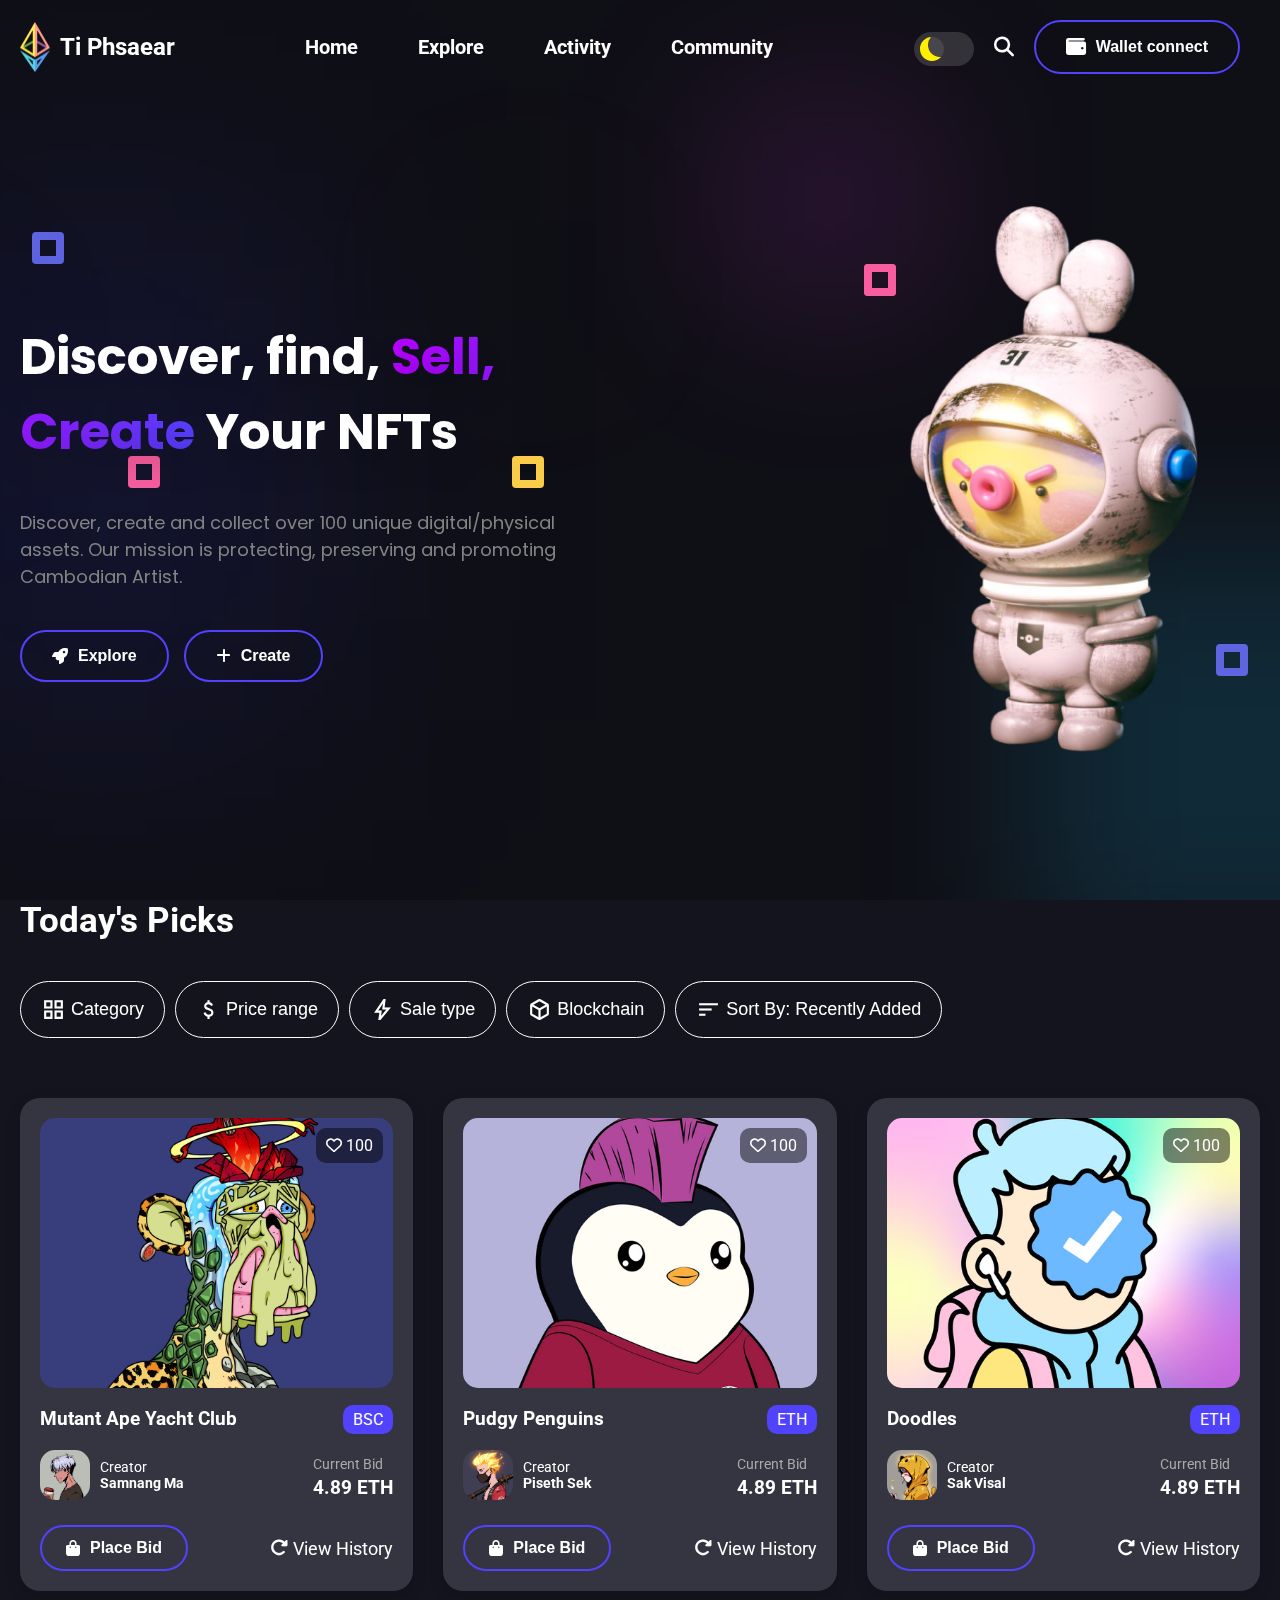
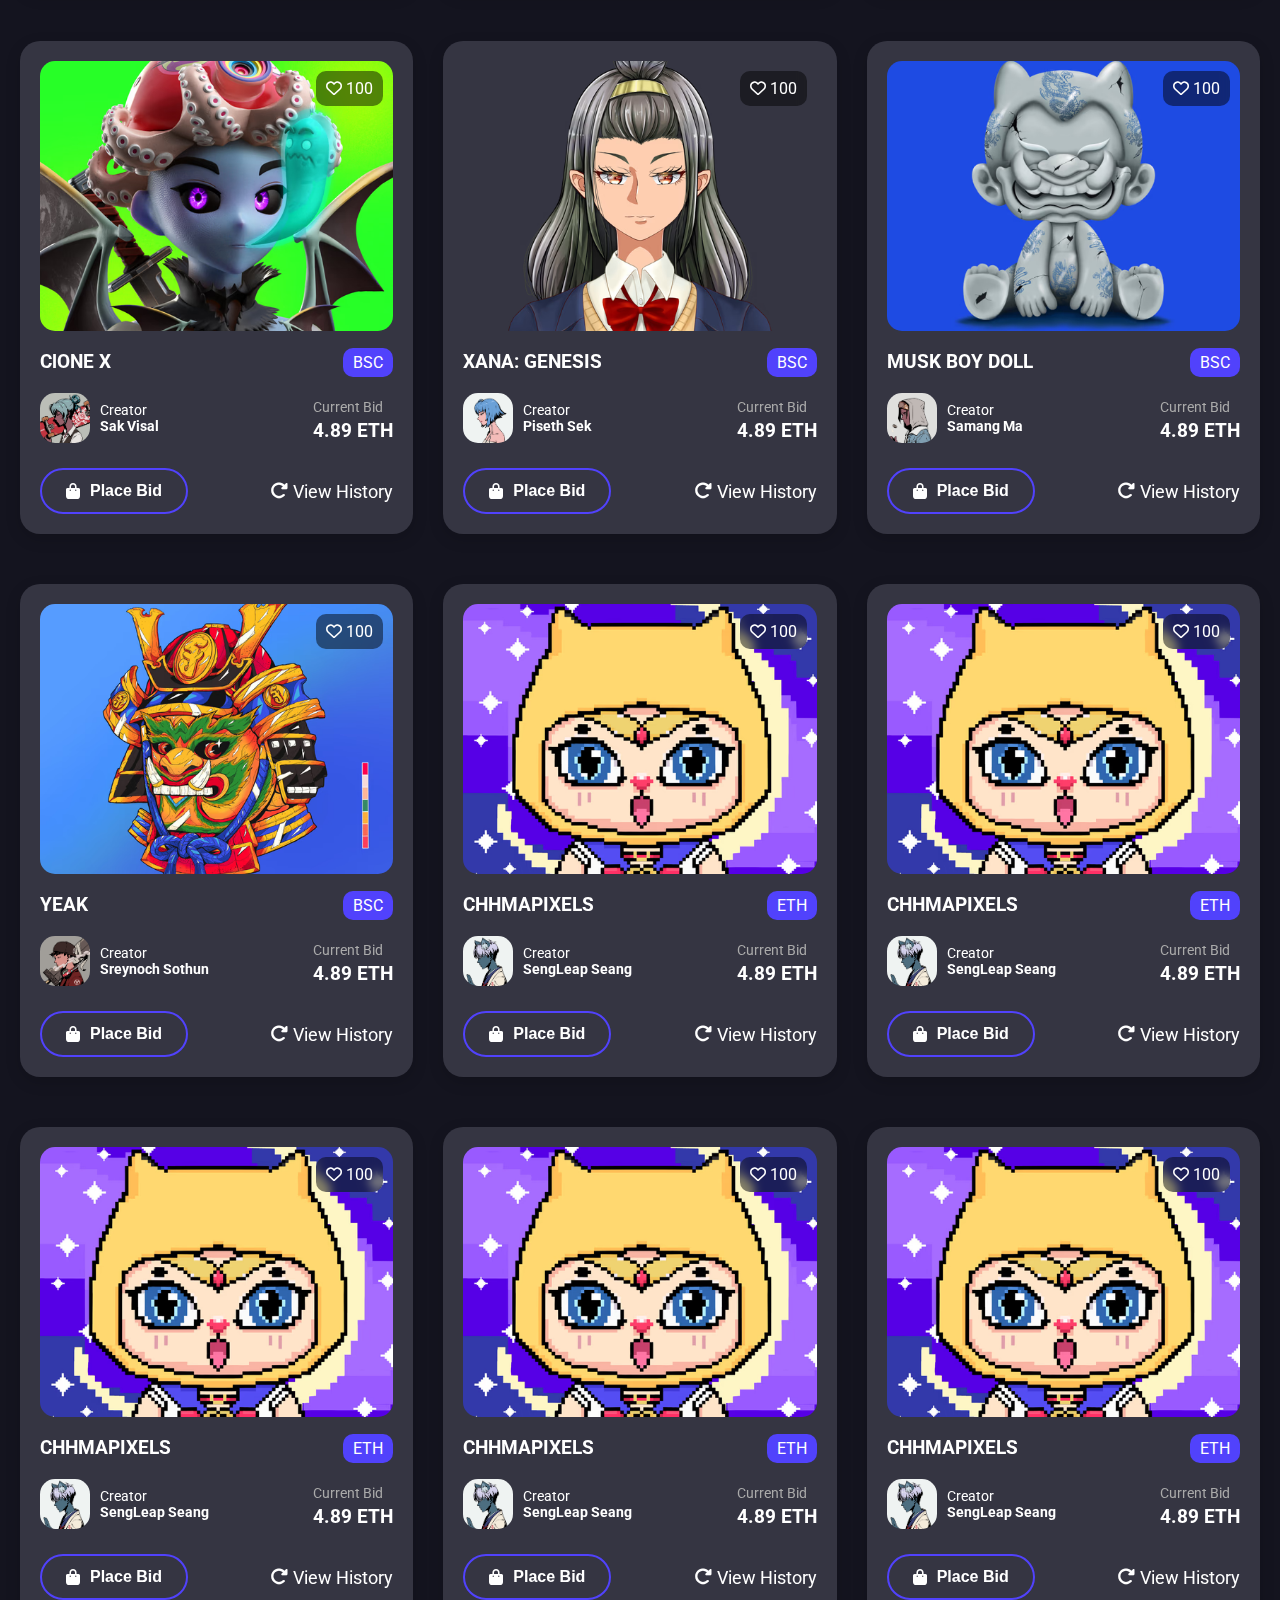
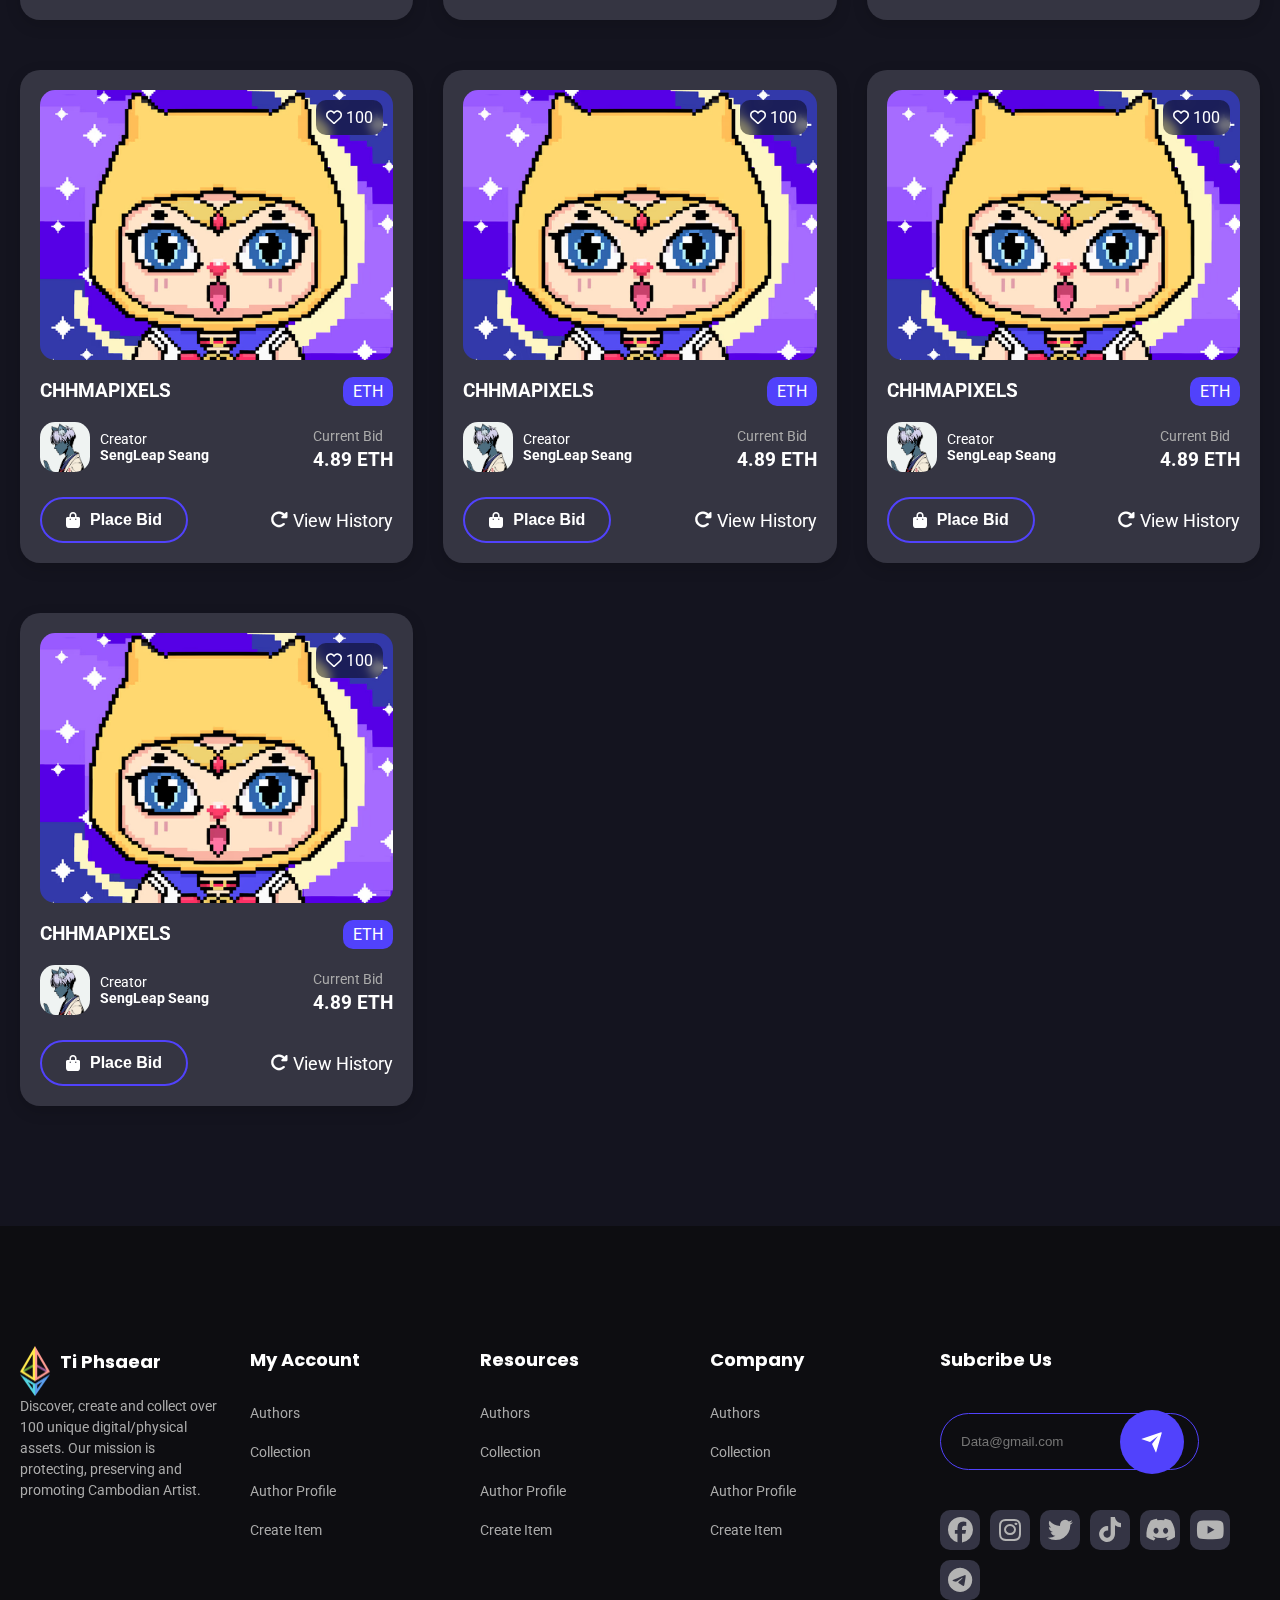
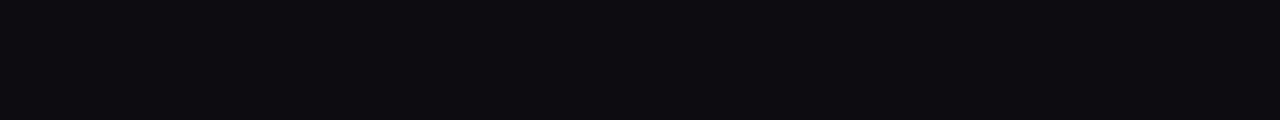
==== Expore/explore.html @ a7c01acc "add Display all the NFT" ====
<!DOCTYPE html>
<html lang="en">
<head>
   <meta charset="UTF-8">
   <meta http-equiv="X-UA-Compatible" content="IE=edge">
   <meta name="viewport" content="width=device-width, initial-scale=1.0">
   <title>NFT Marketplace collection</title>
   <link rel="stylesheet" href="explore.css">
   <link rel="stylesheet" href="https://cdnjs.cloudflare.com/ajax/libs/font-awesome/6.3.0/css/all.min.css">
   <!-- Google icon -->
   <link rel="stylesheet" href="https://fonts.googleapis.com/css2?family=Material+Symbols+Outlined:opsz,wght,FILL,GRAD@20..48,100..700,0..1,-50..200" />
<body>
   <!-- !background -->
   <div class="background" id="background">
      <div class="circle"></div>
   </div>

   <!-- !Popup Modal -->
   <div class="modal-bg"></div>
   <div class="modal">
      <form class="form">
         <div class="modal-close">
            <i class="fa-solid fa-xmark"></i>
         </div>
         <span class="form-title">You really like the project</span>
         <span class="sub mb">Register to get full access now :)</span>
         <input id="file" type="file">
         <input type="text" class="input" placeholder="username">
         <input type="email" class="input" placeholder="email">
         <input type="password" class="input" placeholder="password"> 
         <span  span class="sub">Already have an account ? <a href="#">Sign in</a></span>
         <button class="register-btn">Register</button>
      </form>
   </div>
   <!-- !Profile modal -->
   <div class="modal-bg"></div>
   <div class="profile-modal">
      <div class="p-modal">
         <div class="profile-left">
            <div class="feature-profile">
               <img class="p-modal-img" src="./images/avt-20.jpg" alt="">
            </div>
            <div class="info-profile">
               <p class="profile-title">Author Profile</p>
               <h1>Samnang Ma</h1>
               <p>Lorem ipsum dolor sit amet consectetur adipisicing elit. Consequatur tempore suscipit rerum similique maiores necessitatibus porro inventore magni culpa voluptatem?</p>
            </div>
         </div>
         <div class="profile-right">
            <button style="padding: 10px 20px; text-align: center; border: 2px solid #aaa; color: #fff; background: transparent; border-radius: 50px;">Follow</button>

            <div class="social-icon">
               <a href="#"><i class="fa-brands fa-facebook"></i></a>
               <a href="#"><i class="fa-brands fa-instagram"></i></a>
               <a href="#"><i class="fa-brands fa-twitter"></i></a>
            </div>
         </div>
      </div>
   </div>
   <!-- Header -->
   <header>
      <div class="navbar">
         <div class="logo">
            <img src="./images/logo.png" alt="">
            <h2>Ti Phsaear</h2>
         </div>

         <ul class="nav-list">
            <li><a href="../index.html">Home</a></li>
            <li><a href="../Expore/explore.html">Explore</a></li>
            <li><a href="#">Activity</a></li>
            <li><a href="#">Community</a></li>
         </ul>

         <div class="nav-right">
            <div class="theme-mode">
               <label class="switch">
                  <input type="checkbox" id="mode">
                  <span class="toggle-slide"></span>
              </label>
            </div>

            <i class="fa-solid fa-magnifying-glass"></i>
            <button onclick="window.location.href = 'wallet connect/walletconnect.html';" class="btn"><i class="fa-solid fa-wallet"></i><span>Wallet connect</span></button>
            
            <div class="mobile-btn">
               <div class="bar"></div>
            </div>
         </div>
      </div>
   </header>
   <!-- Main-header -->
   <div class="main-bg">
      <div class="main-header">
         <div class="header-content">
            <h2>Discover, find, <span>Sell, Create </span> Your NFTs</h2>
            <p>Discover, create and collect over 100 unique digital/physical assets. Our mission is protecting, preserving and promoting Cambodian Artist.</p>
            <div class="cta">
               <button class="btn header-btn"><i class="fa-solid fa-rocket"></i>Explore</button>
               <button class="btn header-btn"><i class="fa-solid fa-plus"></i>Create</button>
            </div>
         </div>
         <div class="header-image">
            <img class="slider-img" src="./images/imgslider2.png" alt="">
           
            
         </div>

         <div class="floating-bg" style="width: 100%; height: 60vh; position: absolute; top: 200px; z-index: -1; right: 0;">
            <div class="floating square purple" style="top: 2rem; left: 2rem;"></div>
            <div class="floating square pink" style="top: 4rem; right: 24rem;"></div>
            <div class="floating square orange" style="top: 16rem; left: 32rem;"></div>
            <div class="floating square purple" style="bottom: 4rem; right: 2rem;"></div>
            <div class="floating square pink" style="top: 16rem; left: 8rem;"></div>
            <div class="floating square pink" style="top: 4rem; right: 24rem;"></div>
            <div class="floating circle purple" style="top: 12rem; right: 2rem;"></div>
            <div class="floating circle orange" style="top: 8rem; right: 8rem;"></div>
            <div class="floating circle purple" style="top: 8rem; right: 40rem;"></div>
            <div class="floating circle orange" style="top: 4rem; left: 32rem;"></div>
          </div>
      </div>
   </div>

   <div class="container">
      <h2 class="title" style="display: flex; justify-content: space-between; align-items: center;">Today's Picks
        
      </h2>

      <section class="section-3">
         <div class="menu-bar">
            <div class="soft">
               <button class="outline-btn">
                  <span class="material-symbols-outlined">grid_view</span>Category
               </button>
               <button class="outline-btn">
                  <span class="material-symbols-outlined">
                     attach_money
                  </span>Price range
               </button>
               <button class="outline-btn">
                  <span class="material-symbols-outlined">
                     bolt
                  </span>Sale type
               </button>
               <button class="outline-btn">
                  <span class="material-symbols-outlined">
                     deployed_code
                  </span>Blockchain
               </button>
               <button class="outline-btn">
                  <span class="material-symbols-outlined">
                     sort
                  </span>Sort By: Recently Added
               </button>
            </div>
         </div>
      </section>

      <!-- Hero 3 -->
      <div class="card-container">
         <div class="card">
            <div class="card-image">
               <img src="./img/1-mk.jpg" alt="">
               <div class="heart-icon">
                  <i class="fa-regular fa-heart"></i>
                  100
               </div>
            </div>
            <div class="card-info">
               <div class="card-name">
                  <h3>Mutant Ape Yacht Club</h3>
                  <div class="tag">BSC</div>
               </div>
            </div>
            <div class="card-profile">
               <div class="profile">
                  <div class="p-image">
                     <img src="./img/8-img.jpg" alt="">
                  </div>
                  <div class="p-name">
                     <p>Creator</p>
                     <h4>Samnang Ma</h4>
                  </div>
               </div>
               <div class="price">
                  <p class="p">Current Bid</p>
                  <h3>4.89 ETH</h3>
               </div>
            </div>
            <div class="card-bottom">
               <button class="btn card-btn">
                  <i class="fa-solid fa-bag-shopping"></i>
                  Place Bid
               </button>
               <a href="#" class="history-reload"><i class="fa-solid fa-rotate-right"></i>View History</a>
            </div>
         </div>

         <div class="card">
            <div class="card-image">
               <img src="./img/1-pg.jpg" alt="">
               <div class="heart-icon">
                        <i class="fa-regular fa-heart"></i>
                  100
               </div>
            </div>
            <div class="card-info">
               <div class="card-name">
                  <h3>Pudgy Penguins</h3>
                  <div class="tag">ETH</div>
               </div>
            </div>
            <div class="card-profile">
               <div class="profile">
                  <div class="p-image">
                     <img src="./img/7-img.jpg" alt="">
                  </div>
                  <div class="p-name">
                     <p>Creator</p>
                     <h4>Piseth Sek</h4>
                  </div>
               </div>
               <div class="price">
                  <p class="p">Current Bid</p>
                  <h3>4.89 ETH</h3>
               </div>
            </div>
            <div class="card-bottom">
               <button class="btn card-btn">
                  <i class="fa-solid fa-bag-shopping"></i>
                  Place Bid
               </button>
               <a href="#" class="history-reload"><i class="fa-solid fa-rotate-right"></i>View History</a>
            </div>
         </div>
         
         <div class="card">
            <div class="card-image">
               <img src="./img/1-dd.jpg" alt="">
               <div class="heart-icon">
                        <i class="fa-regular fa-heart"></i>
                  100
               </div>
            </div>
            <div class="card-info">
               <div class="card-name">
                  <h3>Doodles</h3>
                  <div class="tag">ETH</div>
               </div>
            </div>
            <div class="card-profile">
               <div class="profile">
                  <div class="p-image">
                     <img src="./img/6-im.jpg" alt="">
                  </div>
                  <div class="p-name">
                     <p>Creator</p>
                     <h4>Sak Visal</h4>
                  </div>
               </div>
               <div class="price">
                  <p class="p">Current Bid</p>
                  <h3>4.89 ETH</h3>
               </div>
            </div>
            <div class="card-bottom">
               <button class="btn card-btn">
                  <i class="fa-solid fa-bag-shopping"></i>
                  Place Bid
               </button>
               <a href="#" class="history-reload"><i class="fa-solid fa-rotate-right"></i>View History</a>
            </div>
         </div>
         <div class="card">
            <div class="card-image">
               <img src="./img/1-cx.jpg" alt="">
               <div class="heart-icon">
                        <i class="fa-regular fa-heart"></i>
                  100
               </div>
            </div>
            <div class="card-info">
               <div class="card-name">
                  <h3>ClONE X</h3>
                  <div class="tag">BSC</div>
               </div>
            </div>
            <div class="card-profile">
               <div class="profile">
                  <div class="p-image">
                     <img src="./img/5-img.jpg" alt="">
                  </div>
                  <div class="p-name">
                     <p>Creator</p>
                     <h4>Sak Visal</h4>
                  </div>
               </div>
               <div class="price">
                  <p class="p">Current Bid</p>
                  <h3>4.89 ETH</h3>
               </div>
            </div>
            <div class="card-bottom">
               <button class="btn card-btn">
                  <i class="fa-solid fa-bag-shopping"></i>
                  Place Bid
               </button>
               <a href="#" class="history-reload"><i class="fa-solid fa-rotate-right"></i>View History</a>
            </div>
         </div>
         <div class="card">
            <div class="card-image">
               <img src="./img/1-gf.jpg" alt="">
               <div class="heart-icon">
                        <i class="fa-regular fa-heart"></i>
                  100
               </div>
            </div>
            <div class="card-info">
               <div class="card-name">
                  <h3>XANA: GENESIS</h3>
                  <div class="tag">BSC</div>
               </div>
            </div>
            <div class="card-profile">
               <div class="profile">
                  <div class="p-image">
                     <img src="./img/3-img.jpg" alt="">
                  </div>
                  <div class="p-name">
                     <p>Creator</p>
                     <h4>Piseth Sek</h4>
                  </div>
               </div>
               <div class="price">
                  <p class="p">Current Bid</p>
                  <h3>4.89 ETH</h3>
               </div>
            </div>
            <div class="card-bottom">
               <button class="btn card-btn">
                  <i class="fa-solid fa-bag-shopping"></i>
                  Place Bid
               </button>
               <a href="#" class="history-reload"><i class="fa-solid fa-rotate-right"></i>View History</a>
            </div>
         </div>
         <div class="card">
            <div class="card-image">
               <img src="./img/1-k1.jpg" alt="">
               <div class="heart-icon">
                        <i class="fa-regular fa-heart"></i>
                  100
               </div>
            </div>
            <div class="card-info">
               <div class="card-name">
                  <h3>MUSK BOY DOLL</h3>
                  <div class="tag">BSC</div>
               </div>
            </div>
            <div class="card-profile">
               <div class="profile">
                  <div class="p-image">
                     <img src="./img/1-img.png" alt="">
                  </div>
                  <div class="p-name">
                     <p>Creator</p>
                     <h4>Samang Ma</h4>
                  </div>
               </div>
               <div class="price">
                  <p class="p">Current Bid</p>
                  <h3>4.89 ETH</h3>
               </div>
            </div>
            <div class="card-bottom">
               <button class="btn card-btn">
                  <i class="fa-solid fa-bag-shopping"></i>
                  Place Bid
               </button>
               <a href="#" class="history-reload"><i class="fa-solid fa-rotate-right"></i>View History</a>
            </div>
         </div>
         <div class="card">
            <div class="card-image">
               <img src="./img/1-yk.jpg" alt="">
               <div class="heart-icon">
                        <i class="fa-regular fa-heart"></i>
                  100
               </div>
            </div>
            <div class="card-info">
               <div class="card-name">
                  <h3>YEAK</h3>
                  <div class="tag">BSC</div>
               </div>
            </div>
            <div class="card-profile">
               <div class="profile">
                  <div class="p-image">
                     <img src="./img/4-img.jpg" alt="">
                  </div>
                  <div class="p-name">
                     <p>Creator</p>
                     <h4>Sreynoch Sothun</h4>
                  </div>
               </div>
               <div class="price">
                  <p class="p">Current Bid</p>
                  <h3>4.89 ETH</h3>
               </div>
            </div>
            <div class="card-bottom">
               <button class="btn card-btn">
                  <i class="fa-solid fa-bag-shopping"></i>
                  Place Bid
               </button>
               <a href="#" class="history-reload"><i class="fa-solid fa-rotate-right"></i>View History</a>
            </div>
         </div>
         <div class="card">
            <div class="card-image">
               <img src="./img/1.ch.jpg" alt="">
               <div class="heart-icon">
                        <i class="fa-regular fa-heart"></i>
                  100
               </div>
            </div>
            <div class="card-info">
               <div class="card-name">
                  <h3>CHHMAPIXELS</h3>
                  <div class="tag">ETH</div>
               </div>
            </div>
            <div class="card-profile">
               <div class="profile">
                  <div class="p-image">
                     <img src="./img/9-img.jpg" alt="">
                  </div>
                  <div class="p-name">
                     <p>Creator</p>
                     <h4>SengLeap Seang</h4>
                  </div>
               </div>
               <div class="price">
                  <p class="p">Current Bid</p>
                  <h3>4.89 ETH</h3>
               </div>
            </div>
            <div class="card-bottom">
               <button class="btn card-btn">
                  <i class="fa-solid fa-bag-shopping"></i>
                  Place Bid
               </button>
               <a href="#" class="history-reload"><i class="fa-solid fa-rotate-right"></i>View History</a>
            </div>
         </div>
         <div class="card">
            <div class="card-image">
               <img src="./img/1.ch.jpg" alt="">
               <div class="heart-icon">
                        <i class="fa-regular fa-heart"></i>
                  100
               </div>
            </div>
            <div class="card-info">
               <div class="card-name">
                  <h3>CHHMAPIXELS</h3>
                  <div class="tag">ETH</div>
               </div>
            </div>
            <div class="card-profile">
               <div class="profile">
                  <div class="p-image">
                     <img src="./img/9-img.jpg" alt="">
                  </div>
                  <div class="p-name">
                     <p>Creator</p>
                     <h4>SengLeap Seang</h4>
                  </div>
               </div>
               <div class="price">
                  <p class="p">Current Bid</p>
                  <h3>4.89 ETH</h3>
               </div>
            </div>
            <div class="card-bottom">
               <button class="btn card-btn">
                  <i class="fa-solid fa-bag-shopping"></i>
                  Place Bid
               </button>
               <a href="#" class="history-reload"><i class="fa-solid fa-rotate-right"></i>View History</a>
            </div>
         </div>
         <div class="card">
            <div class="card-image">
               <img src="./img/1.ch.jpg" alt="">
               <div class="heart-icon">
                        <i class="fa-regular fa-heart"></i>
                  100
               </div>
            </div>
            <div class="card-info">
               <div class="card-name">
                  <h3>CHHMAPIXELS</h3>
                  <div class="tag">ETH</div>
               </div>
            </div>
            <div class="card-profile">
               <div class="profile">
                  <div class="p-image">
                     <img src="./img/9-img.jpg" alt="">
                  </div>
                  <div class="p-name">
                     <p>Creator</p>
                     <h4>SengLeap Seang</h4>
                  </div>
               </div>
               <div class="price">
                  <p class="p">Current Bid</p>
                  <h3>4.89 ETH</h3>
               </div>
            </div>
            <div class="card-bottom">
               <button class="btn card-btn">
                  <i class="fa-solid fa-bag-shopping"></i>
                  Place Bid
               </button>
               <a href="#" class="history-reload"><i class="fa-solid fa-rotate-right"></i>View History</a>
            </div>
         </div>
         <div class="card">
            <div class="card-image">
               <img src="./img/1.ch.jpg" alt="">
               <div class="heart-icon">
                        <i class="fa-regular fa-heart"></i>
                  100
               </div>
            </div>
            <div class="card-info">
               <div class="card-name">
                  <h3>CHHMAPIXELS</h3>
                  <div class="tag">ETH</div>
               </div>
            </div>
            <div class="card-profile">
               <div class="profile">
                  <div class="p-image">
                     <img src="./img/9-img.jpg" alt="">
                  </div>
                  <div class="p-name">
                     <p>Creator</p>
                     <h4>SengLeap Seang</h4>
                  </div>
               </div>
               <div class="price">
                  <p class="p">Current Bid</p>
                  <h3>4.89 ETH</h3>
               </div>
            </div>
            <div class="card-bottom">
               <button class="btn card-btn">
                  <i class="fa-solid fa-bag-shopping"></i>
                  Place Bid
               </button>
               <a href="#" class="history-reload"><i class="fa-solid fa-rotate-right"></i>View History</a>
            </div>
         </div>
         <div class="card">
            <div class="card-image">
               <img src="./img/1.ch.jpg" alt="">
               <div class="heart-icon">
                        <i class="fa-regular fa-heart"></i>
                  100
               </div>
            </div>
            <div class="card-info">
               <div class="card-name">
                  <h3>CHHMAPIXELS</h3>
                  <div class="tag">ETH</div>
               </div>
            </div>
            <div class="card-profile">
               <div class="profile">
                  <div class="p-image">
                     <img src="./img/9-img.jpg" alt="">
                  </div>
                  <div class="p-name">
                     <p>Creator</p>
                     <h4>SengLeap Seang</h4>
                  </div>
               </div>
               <div class="price">
                  <p class="p">Current Bid</p>
                  <h3>4.89 ETH</h3>
               </div>
            </div>
            <div class="card-bottom">
               <button class="btn card-btn">
                  <i class="fa-solid fa-bag-shopping"></i>
                  Place Bid
               </button>
               <a href="#" class="history-reload"><i class="fa-solid fa-rotate-right"></i>View History</a>
            </div>
         </div>
         <div class="card">
            <div class="card-image">
               <img src="./img/1.ch.jpg" alt="">
               <div class="heart-icon">
                        <i class="fa-regular fa-heart"></i>
                  100
               </div>
            </div>
            <div class="card-info">
               <div class="card-name">
                  <h3>CHHMAPIXELS</h3>
                  <div class="tag">ETH</div>
               </div>
            </div>
            <div class="card-profile">
               <div class="profile">
                  <div class="p-image">
                     <img src="./img/9-img.jpg" alt="">
                  </div>
                  <div class="p-name">
                     <p>Creator</p>
                     <h4>SengLeap Seang</h4>
                  </div>
               </div>
               <div class="price">
                  <p class="p">Current Bid</p>
                  <h3>4.89 ETH</h3>
               </div>
            </div>
            <div class="card-bottom">
               <button class="btn card-btn">
                  <i class="fa-solid fa-bag-shopping"></i>
                  Place Bid
               </button>
               <a href="#" class="history-reload"><i class="fa-solid fa-rotate-right"></i>View History</a>
            </div>
         </div>
         <div class="card">
            <div class="card-image">
               <img src="./img/1.ch.jpg" alt="">
               <div class="heart-icon">
                        <i class="fa-regular fa-heart"></i>
                  100
               </div>
            </div>
            <div class="card-info">
               <div class="card-name">
                  <h3>CHHMAPIXELS</h3>
                  <div class="tag">ETH</div>
               </div>
            </div>
            <div class="card-profile">
               <div class="profile">
                  <div class="p-image">
                     <img src="./img/9-img.jpg" alt="">
                  </div>
                  <div class="p-name">
                     <p>Creator</p>
                     <h4>SengLeap Seang</h4>
                  </div>
               </div>
               <div class="price">
                  <p class="p">Current Bid</p>
                  <h3>4.89 ETH</h3>
               </div>
            </div>
            <div class="card-bottom">
               <button class="btn card-btn">
                  <i class="fa-solid fa-bag-shopping"></i>
                  Place Bid
               </button>
               <a href="#" class="history-reload"><i class="fa-solid fa-rotate-right"></i>View History</a>
            </div>
         </div>
         <div class="card">
            <div class="card-image">
               <img src="./img/1.ch.jpg" alt="">
               <div class="heart-icon">
                        <i class="fa-regular fa-heart"></i>
                  100
               </div>
            </div>
            <div class="card-info">
               <div class="card-name">
                  <h3>CHHMAPIXELS</h3>
                  <div class="tag">ETH</div>
               </div>
            </div>
            <div class="card-profile">
               <div class="profile">
                  <div class="p-image">
                     <img src="./img/9-img.jpg" alt="">
                  </div>
                  <div class="p-name">
                     <p>Creator</p>
                     <h4>SengLeap Seang</h4>
                  </div>
               </div>
               <div class="price">
                  <p class="p">Current Bid</p>
                  <h3>4.89 ETH</h3>
               </div>
            </div>
            <div class="card-bottom">
               <button class="btn card-btn">
                  <i class="fa-solid fa-bag-shopping"></i>
                  Place Bid
               </button>
               <a href="#" class="history-reload"><i class="fa-solid fa-rotate-right"></i>View History</a>
            </div>
         </div>
         <div class="card">
            <div class="card-image">
               <img src="./img/1.ch.jpg" alt="">
               <div class="heart-icon">
                        <i class="fa-regular fa-heart"></i>
                  100
               </div>
            </div>
            <div class="card-info">
               <div class="card-name">
                  <h3>CHHMAPIXELS</h3>
                  <div class="tag">ETH</div>
               </div>
            </div>
            <div class="card-profile">
               <div class="profile">
                  <div class="p-image">
                     <img src="./img/9-img.jpg" alt="">
                  </div>
                  <div class="p-name">
                     <p>Creator</p>
                     <h4>SengLeap Seang</h4>
                  </div>
               </div>
               <div class="price">
                  <p class="p">Current Bid</p>
                  <h3>4.89 ETH</h3>
               </div>
            </div>
            <div class="card-bottom">
               <button class="btn card-btn">
                  <i class="fa-solid fa-bag-shopping"></i>
                  Place Bid
               </button>
               <a href="#" class="history-reload"><i class="fa-solid fa-rotate-right"></i>View History</a>
            </div>
         </div>
      </div>
      </div>

 
   <!-- Footer -->
   <footer class="footer-container">
      <div class="footer-wrapper">
         <div class="footer-box footer-logo">
            <div class="logo">
               <img src="./images/logo.png" alt="">
               <h2>Ti Phsaear</h2>
            </div>
            <p>Discover, create and collect over 100 unique digital/physical assets. Our mission is protecting, preserving and promoting Cambodian Artist.</p>
         </div>
         <ul class="footer-box">
            <h2>My Account</h2>
            <li><a href="#">Authors</a></li>
            <li><a href="#">Collection</a></li>
            <li><a href="#">Author Profile</a></li>
            <li><a href="#">Create Item</a></li>
         </ul>
         <ul class="footer-box">
            <h2>Resources</h2>
            <li><a href="#">Authors</a></li>
            <li><a href="#">Collection</a></li>
            <li><a href="#">Author Profile</a></li>
            <li><a href="#">Create Item</a></li>
         </ul>
         <ul class="footer-box">
            <h2>Company</h2>
            <li><a href="#">Authors</a></li>
            <li><a href="#">Collection</a></li>
            <li><a href="#">Author Profile</a></li>
            <li><a href="#">Create Item</a></li>
         </ul>
         <div class="footer-box">
            <h2>Subcribe Us</h2>
            <div class="input-box">
               <input type="email" placeholder="Data@gmail.com">
               <!-- <div class="send-icon">
                  <i class="fa-solid fa-arrow-right"></i>
               </div> -->
               <button>
                  <div class="svg-wrapper-1">
                    <div class="svg-wrapper">
                      <svg height="24" width="24" viewBox="0 0 24 24" xmlns="http://www.w3.org/2000/svg">
                        <path d="M0 0h24v24H0z" fill="none"></path>
                        <path d="M1.946 9.315c-.522-.174-.527-.455.01-.634l19.087-6.362c.529-.176.832.12.684.638l-5.454 19.086c-.15.529-.455.547-.679.045L12 14l6-8-8 6-8.054-2.685z" fill="currentColor"></path>
                      </svg>
                    </div>
                  </div>
               </button>
            </div>
            <div class="social-media">
               <a target="#" href="#"><i class="fa-brands fa-facebook"></i></a>
               <a href="#"><i class="fa-brands fa-instagram"></i></a>
               <a href="#"><i class="fa-brands fa-twitter"></i></a>
               <a href="#"><i class="fa-brands fa-tiktok"></i></a>
               <a href="#"><i class="fa-brands fa-discord"></i></a>
               <a href="#"><i class="fa-brands fa-youtube"></i></a>
               <a href="#"><i class="fa-brands fa-telegram"></i></a>
            </div>
         </div>
      </div>
   </footer>


   <script src="explore.js"></script>
</body>
</html>
---- Expore/explore.css ----
@import url('https://fonts.googleapis.com/css2?family=Montserrat:wght@400;600;800&family=Noto+Sans+Khmer:wght@600&family=Noto+Sans:wght@500&family=Poppins:wght@500;600;800&family=Roboto:wght@400;500;700&display=swap');
*::after, *::before, *{
   padding: 0;
   margin: 0;
   box-sizing: border-box;
   scroll-behavior: smooth;
}

:root {
   --primary-color: #343444;
   --primary-color2: #fff;
   --primary-color3: #5142FC;
   --primary-color4: #EBEBEB;
   --primary-color5: #030303;
   --primary-color6: #ffffff;
   --primary-color7: #353542;
   --bg-section: #14141F;
   --bg-section2: #14141F;
   --primary-color8: #838383;
   --primary-color9: #fff;

   --card-color: #353542;

   --normal-btn-hover-bg: #fff;
   --normal-btn-hover: #5142FC;
   --normal-btn: #fff;
   --outline-btn: transparent;
   --outline-btn-border: #fff;
   --outline-btn-hover: transparent;

   --main-header-btn: #5142FC;
   --main-header: transparent;

   --header-bg-sticky: #14141F;
   
   --soft-bg: transparent;
}

.light-mode {
   --primary-color: #ff5f5;
   --primary-color2: #000;
   --bg-section: #F5F5F5;
   --primary-color4: #000;
   --primary-color5: #f5f5f5;
   --primary-color6: #000000;
   --primary-color7: #aaa;
   --primary-color9: #fff;

   --card-color: #f5f5f5;

   --normal-btn-hover-bg: #5142FC;
   --normal-btn-hover: #fff;
   --normal-btn: #5142FC;
   --outline-btn: #363636;
   --outline-btn-border: #363636;
   --outline-btn-hover: #5142FC;

   --main-header-btn: #fff;
   --main-header: linear-gradient(45deg, #2e277d, #6e18a7);

   --header-bg-sticky: linear-gradient(45deg, #2e277d, #6e18a7);
   --header-bg: linear-gradient(45deg, #2e277d, #6e18a7);

   --soft-bg: #838383;
}

body {
   width: 100%;
   height: auto;
   background: var(--bg-section);
   font-family: 'Roboto', sans-serif;
   color: var(--primary-color2);
}

body::-webkit-scrollbar {
   width: 1em;
}
  
body::-webkit-scrollbar-track {
   box-shadow: inset 0 0 6px rgba(0, 0, 0, 0.3);
}
  
body::-webkit-scrollbar-thumb {
   background-color: #262626;
   outline: 1px solid #111; 
}

a {
   color: var(--primary-color2);
   text-decoration: none;
}

img {
   width: 100%;
   object-fit: cover;
}

ul {
   list-style: none;
}

/* !Background */

.background {
   position: fixed;
   top: 0;
   background-attachment: fixed;
   width: 100%;
   height: 100vh;
   margin: 0 auto;
   overflow-y: auto;
   overflow-x: hidden;
   background-color: #0f0f16;
   z-index: -1;
}
.circle {
   position: absolute;
   width: 400px;
   height: 500px;
   left: -100px;
   bottom: 20%; 
   filter: blur(150px);
   background-color: #373aff21;
}
.background::before {
   content: "";
   position: absolute;
   width: 123px;
   height: 123px;
   left: 60%;
   top: 138px; 
   filter: blur(100px);
   background-color: #fc37ff66;
}
.background::after {
   content: "";
   position: absolute;
   width: 423px;
   height: 423px;
   left: 80%;
   top: 550px;
   background-color: #18b3de2b;
   filter: blur(80px);
}

/* !Switch (light mode / dark mode) */

.theme-mode {
   position: relative;
   right: 0;
   width: 70px;
   height: 30px;
}

.switch {
   position: absolute;
   right: 0;
   font-size: 17px;
   display: inline-block;
   width: 3.5em;
   height: 2em;
}
 
.switch input {
   opacity: 0;
   width: 0;
   height: 0;
}
 
/* The slider */
.toggle-slide {
   --background: #6666;
   position: absolute;
   cursor: pointer;
   top: 0;
   left: 0;
   right: 0;
   bottom: 0;
   background-color: var(--background);
   border-radius: 30px;
}
 
.toggle-slide:before {
   position: absolute;
   content: "";
   height: 1.4em;
   width: 1.4em;
   border-radius: 50%;
   left: 10%;
   bottom: 15%;
   box-shadow: inset 8px -4px 0px 0px #fff000;
   background: var(--background);
}
 
input:checked + .toggle-slide {
   background-color: #fff;
}
 
input:checked + .toggle-slide:before {
   transform: translateX(100%);
   box-shadow: inset 15px -4px 0px 15px #fff000;
}

/* !Modal */

.modal-bg {
   position: fixed;
   top: 0;
   z-index: 100;
   width: 100%;
   height: 100vh;
   background: #0000007f;
   opacity: 0;
   pointer-events: none;
}

.modal-bg-active {
   opacity: 1;
   pointer-events: auto;
}

.modal {
   position: fixed;
   top: 50%;
   left: 50%;
   z-index: 1000;
   transform: translate(-50%, -50%);
   visibility: hidden;
}

.modal-active {
   visibility: visible;
}

.modal-close {
   position: absolute;
   right: 10px;
   top: 10px;
   cursor: pointer;
   background: #14141F;
   width: 30px;
   height: 30px;
   display: flex;
   align-items: center;
   justify-content: center;
   border-radius: 50%;
   transition: .25s;
   color: #fff;
}

.modal-close:hover {
   background: #5142FC;
}

.modal-close i {
   font-size: 20px;
}

.form {
   position: relative;
   display: flex;
   flex-direction: column;
   gap: 30px;
   border-radius: 20px;
   padding: 60px 30px 30px;
   box-shadow: rgba(0, 0, 0, 0.4) 0px 30px 90px;
   background: #353542;
   transform: translateY(-200px);
   opacity: 0;
   pointer-events: none;
   transition: .4s;
}

.form-active {
   transform: translateY(0px);
   opacity: 1;
   pointer-events: auto;
}

 
.form-title {
   color: #fff;
   font-weight: bold;
   text-align: center;
   font-size: 20px;
}
 
.sub {
   text-align: center;
   color: #7A798A;
   font-size: 14px;
   width: 100%;
}
 
.sub.mb {
   margin-bottom: 1px;
}
 
.sub a {
   color: blue;
   font-weight: bold;
}
 
.avatar {
   height: 50px;
   width: 50px;
   background: #5142FC;
   border-radius: 50%;
   padding: 6px;
   cursor: pointer;
   box-shadow: 12.5px 12.5px 10px rgba(0, 0, 0, 0.015),100px 100px 80px rgba(0, 0, 0, 0.03);
}
 
.form .input {
   border: none;
   outline: none;
   width: 400px;
   padding: 16px 10px;
   background: transparent;
   border: 1px solid #7A798A;
   color: #fff;
   border-radius: 10px;
   box-shadow: 12.5px 12.5px 10px rgba(0, 0, 0, 0.015),100px 100px 80px rgba(0, 0, 0, 0.03);
}

.register-btn {
   text-align: center;
   font-weight: bold;
   font-size: 20px;
   background: #5142FC;
   color: #fff;
   padding: 10px;
   outline: none;
   border: 2px solid #5142FC;
   border-radius: 50px;
   cursor: pointer;
   transition: .3s ease-in-out;
}

.register-btn:hover {
   background: transparent;
   border: 2px solid #5142FC;
}
 
.input:focus {
   border: 1px solid rgb(23, 111, 211);
 }
 
#file {
   display: none;
}

/* !Modal profile */

.profile-modal {
   position: fixed;
   top: 50%;
   left: 50%;
   z-index: 1000;
   transform: translate(-50%, -50%);
   opacity: 0;
   pointer-events: none;
   transition: .3s;
}

.profile-modal-active {
   opacity: 1;
   pointer-events: auto;
}

.p-modal {
   padding: 50px 30px;
   background: url(./images/header-background\ \(2\).jpg);
   border-radius: 20px;
   display: flex;
   align-items: center;
   justify-content: space-between;
   gap: 10px;
}

.profile-left {
   display: flex;
   align-items: center;
}

.feature-profile {
   width: 300px;
   height: 100px;
   border-radius: 20px;
   margin: 20px;
   overflow: hidden;
}

.feature-profile img {
   width: 100%;
   height: 100%;
}

.info-profile {
   font-size: 14px;
}

.info-profile h1 {
   margin: 5px 0;
}

.info-profile .profile-title {
   color: #fff;
   font-size: 18px;
}

.info-profile p {
   color: #aaa;
}

.social-icon {
   margin-top: 20px;
   display: flex;
   align-items: center;
   gap: 10px;
}

.social-icon i {
   font-size: 20px;
}

/* Header */

.navbar, .main-header, .container, .footer-wrapper {
   padding: 20px 20px;
   margin: 0 auto;
   max-width: 1500px;
   height: auto;
}

header {
   position: relative;
   width: 100%;
   top: 0;
   right: 0;
   z-index: 1001;
   position: fixed;

}

header.sticky {
   top: 0;
   left: 0;
   z-index: 1001;
   background: var(--header-bg-sticky);
   box-shadow: rgba(14, 30, 37, 0.12) 0px 2px 4px 0px, rgba(14, 30, 37, 0.32) 0px 2px 16px 0px;
}

.navbar {
   background: transparent;
   display: flex;
   align-items: center;
   justify-content: space-between;
}

.logo {
   display: flex;
   align-items: center;
   color: #fff;
   cursor: pointer;
}

.logo img {
   margin-right: 10px;
   width: 30px;
}

.nav-list {
   display: flex;
   align-items: center;
}

.nav-list li {
   margin: 0 30px;
}

.nav-list a {
   padding: 30px 0;
   font-size: 20px;
   font-weight: bold;
   display: inline;
   color: #fff;
   transition: .2s ease-in
}

.nav-list a:hover {
   color: #5142FC;
}

.nav-right {
   position: relative;
   display: flex;
   align-items: center;
   gap: 20px;
}

.nav-right i {
   font-size: 20px;
}

.nav-right .btn {
   border: 2px solid var(--main-header-btn);
   color: #fff;
}

.fa-magnifying-glass {
   color: #fff;
}

.cta button {
   border: 2px solid var(--main-header-btn);
   color: #fff;
}

.btn {
   padding: 15px 30px;
   border: 2px solid #5142FC;
   font-weight: bold;
   font-size: 16px;
   display: flex;
   align-items: center;
   text-align: center;
   background: transparent;
   color: var(--normal-btn);
   border-radius: 30px;
   cursor: pointer;
   transition: .3s ease-in-out;
}

.btn:hover {
   background: var(--normal-btn-hover-bg);
   color: var(--normal-btn-hover);
   border: 2px solid var(--normal-btn-hover-bg);
}

.btn i {
   margin-right: 10px;
}

/* Main header */
.main-bg {
   position: relative;
   width: 100%;
   height: 60vh;
   height: auto;
   /* background: url(./images/header-background.jpg) no-repeat center center/cover; */
   background: var(--main-header);
}

/* .main-bg::before {
   position: absolute;
   content: '';
   width: 100%;
   height: 100%;
   left: 0;
   top: 0;
   background: linear-gradient(to right, #000000c1, #000814e1);
} */

.main-header {
   position: relative;
   z-index: 1;
   padding-top: 200px;
   width: 100%;
   display: flex;
   align-items: center;
   justify-content: space-between;
}

.header-content {
   width: 600px;
   padding: 20px 0;
   line-height: 1.5;
   font-family: 'Poppins', sans-serif;
}

.header-content h2 {
   color: #fff;
   font-size: 50px;
   text-shadow: rgba(0, 0, 0, 0.2) 0px 20px 30px;;
}

.header-content span {
   color: #5142FC;
   -webkit-text-fill-color: transparent;
   background-image: linear-gradient(to left, var(--primary-color3), rgb(183, 0, 255));
   -webkit-background-clip: text;

}

.header-content p {
   color: var(--primary-color8);
   margin: 40px 0;
   font-size: 18px;
}

.cta {
   display: flex;
   align-items: center;
   gap: 15px;
}

.header-image {
   width: 400px;
   height: 600px;
}

.header-image img {
   width: 100%;
   height: 100%;
   object-fit: contain;
}

.floating {
   animation-duration: 3s;
   animation-iteration-count: infinite;
   animation-timing-function: ease-in-out;
   border: 0.5rem solid #F5F5F5;
   height: 2rem;
   width: 2rem;
   position: absolute;
}
 
.floating.circle {
   animation-name: floating-circle;
   border-radius: 50%;
}
 
.floating.square {
   animation-name: floating-square;
   border-radius: .25rem;
}
 
.orange {
   border-color: #facd49;
}
 
.pink {
   border-color: #f85e9f;
}
 
.purple {
   border-color: #5F64E1;
}
 
@keyframes floating-circle {
   from {
     transform: translate(0, 8px) scale(1,1.1);
   }
   65% {
     transform: translate(0, 0px) scale(1.1,1);
   }
   to {
     transform: translate(0, 8px) scale(1,1.1);
   }
}
 
@keyframes floating-square {
   from {
     transform: translate(0, 0px) rotate(-45deg);
   }
   65% {
     transform: translate(0, 8px) rotate(-55deg);
   }
   to {
     transform: translate(0, -0px) rotate(-45deg);
   }
}
 

/* Title */
.title {
   width: 100%;
   margin-top: 60px;
   margin-bottom: 40px;
   font-size: 35px;
}

/* Hero 1 */
.card-container {
   width: 100%;
   display: grid;
   /* grid-template-columns: repeat(4, 1fr); */
   grid-template-columns:  repeat(auto-fit, minmax(310px, 1fr) );
   gap: 30px;
   row-gap: 50px;
   padding-bottom: 50px;
}

.card {
   padding: 20px;
   background: var(--card-color);
   backdrop-filter: blur(5px);
   border-radius: 20px;
   box-shadow: rgba(0, 0, 0, 0.15) 0px 5px 15px 0px;
   transition: all .4s;
}

.card:hover {
   transform: translateY(-8px);
}

.card:hover .bid {
   visibility: visible;
   transform: translateY(0px);
   opacity: 1;
}

.card:hover .card-image img {
   transform: scale(1.05);
}

.card-image {
   position: relative;
   border-radius: 15px;
   overflow: hidden;
   height: 260px;
}

.heart-icon {
   position: absolute;
   top: 10px;
   right: 10px;
   padding: 8px 10px;
   background: #0303037b;
   border-radius: 10px;
   cursor: pointer;
   color: #fff;
   backdrop-filter: blur(5px);
}

.bid {
   position: absolute;
   width: 100%;
   height: 100%;
   display: flex;
   align-items: center;
   justify-content: center;
   left: 0;
   top: 0;
   opacity: 0;
   transform: translateY(20px);
   transition: all .2s ease-out;
   visibility: hidden;
   cursor: pointer;
}

.place-bid {
   padding: 10px 20px;
   border-radius: 50px;
   background: #fff;
   color: #000;
   display: flex;
   align-items: center;
   justify-content: center;
   font-weight: bold;
   transition: .3s ease-in-out;
}

.place-bid:hover {
   color: #fff;
   background: #5142FC;
}

.place-bid:hover i {
   color: #fff;
}

.place-bid i {
   font-size: 20px;
   margin-right: 10px;
   color: #5142FC;
   transition: .3s ease-in-out;
}

.card-image {
   height: 270px;
}

.card-image img {
   width: 100%;
   height: 100%;
   object-fit: cover;
   transition: .4s ease-in-out;
}

.card-info {
   margin: 15px 0;
}

.card-name {
   display: flex;
   justify-content: space-between;
   align-items: center;
}

.card-name h3 {
   padding: 5px 0;
   width: 200px;
   white-space: nowrap;
   overflow: hidden;
   text-overflow: ellipsis;
}

.card-name h3:hover {
   color: var(--primary-color3);
   cursor: pointer;
}

.card-name h3, .profile h4 {
   transition: .3s ease-in-out;
}

.profile h4:hover {
   cursor: pointer;
   color: var(--primary-color3);
}


.tag {
   padding: 5px 10px;
   background: var(--primary-color3);
   border-radius: 10px;
   color: #fff;
}

.card-profile {
   display: flex;
   align-items: center;
   justify-content: space-between;
}

.profile {
   display: flex;
   align-items: center;
   gap: 10px;
   font-size: 14px;
}

.p {
   color: #aaa;
   margin: 5px 0;
   font-size: 14px;
}

.p-image {
   width: 50px;
   height: 50px;
   overflow: hidden;
   border-radius: 15px;

}

.p-image img {
   width: 100%;
   height: 100%;
   object-fit: cover;
}

/* Hero 2 */

.hero-2 {
   width: 100%;
   height: auto;
   padding-bottom: 20px;
}

.swipe-wrapper {
   display: grid;
   grid-template-columns: repeat(auto-fit, minmax(100px, 1fr));
   gap: 30px;
}

.box {
   cursor: pointer;
   text-align: center;
   padding: 10px;
   border-radius: 20px;
   transition: all .25s;
}

.box:hover {
   background: #ffffff;
   box-shadow: rgba(0, 0, 0, 0.24) 0px 3px 8px;
}

.box:hover h2 {
   color: #5142FC;
}

.box:hover .verify {
   transform: scale(1.2);
}

.box-image {
   position: relative;
}

.profile-image {
   border-radius: 30px;
}

.verify {
   position: absolute;
   right: -5px;
   bottom: 0;
   width: 30px;
   transition: .25s;
}

.box h2 {
   margin-top: 10px;
   margin-bottom: 5px;
   font-size: 16px;
}

.box p {
   color: #aaa;
}

/* Hero 3 */
.title a {
   position: relative;
   font-size: 16px;
   text-transform: uppercase;
   padding-bottom: 5px;
   transition: .3s ease;
}

.title a:hover {
   color: #5142FC;
}

.title a::before {
   position: absolute;
   content: '';
   width: 100%;
   height: 2px;
   background: linear-gradient(to right, #00ffe588, #bb00ffc4, #ff00dd8b);
   left: 0;
   bottom: 0;
}

/* Section 3 */
.section-3 {
   width: 100%;
}

.menu-bar {
   width: 100%;
   display: flex;
   justify-content: space-between;
   align-items: center;
   padding-bottom: 60px;
}

.soft {
   width: 100%;
   position: relative;
   display: flex;
   flex-wrap: wrap;
   align-items: center;
   gap: 10px;
}

.outline-btn {
   padding: 15px 20px;
   border: 1px solid var(--outline-btn-border);
   text-align: center;
   font-size: 18px;
   color: #fff;
   background: var(--outline-btn);
   border-radius: 50px;
   display: flex;
   align-items: center;
   cursor: pointer;
   transition: .25s;
}

.outline-btn span {
   font-size: 25px;
   margin-right: 5px;
}


.outline-btn:hover {
   border: 1px solid #5142FC;
   background: var(--outline-btn-hover);
}

/* Hero 4 */

.card-btn {
   padding: 12px 24px;
}

.card-bottom {
   margin-top: 25px;
   display: flex; 
   justify-content: space-between;
}

.card-bottom a {
   transition: .25s;
   font-size: 18px;
   display: flex;
   align-items: center;
   gap: 5px;
}


.card-bottom a:hover {
   color: #5142FC;
}

/* Hero 4 */

.sc-swipper-wrapper {
   width: 100%;
   display: grid;
   grid-template-columns: repeat(auto-fit, minmax(330px, 1fr));
   gap: 30px;
   padding: 20px 0;
}

.sc-heart {
   color: #fff;
}

.sc-card {
   padding: 20px;
   background: var(--primary-color);
   box-shadow: rgba(0, 0, 0, 0.15) 0px 5px 15px 0px;
   border-radius: 25px;
}

.sc-card:hover .card-image img {
   transform: scale(1.05);
   cursor: pointer;
}

.sc-card .card-profile {
   padding-bottom: 20px;
}

.sc-card .card-image {
   height: 350px;
}

/* Hero 5 */
.box-icon {
   width: 100%;
   height: auto;
   padding: 20px 0;
}

.box-wrapper {
   max-width: 1600px;
   margin: 0 auto;
   display: grid;
   grid-template-columns: repeat(auto-fit, minmax(310px, 1fr));
   gap: 20px;
}

.box-inner {
   border-radius: 20px;
   padding: 20px;
   transition: .3s;
}

.icon-image {
   width: 80px;
   height: 80px;
   transition: .3s;
}

.icon-image img {
   object-fit: cover;
   width: 100%;
   height: 100%;
}

.icon-details {
   width: 100%;
   padding: 10px 0;
}

.icon-details p {
   color: #aaa;
   font-size: 14px;
   line-height: 1.5;
   font-family: 'Montserrat';
}

.icon-details h3 {
   margin: 10px 0;
   transition: .25s;
}

.icon-details h3:hover {
   color: var(--primary-color3);
   cursor: pointer;
}

.box-inner:hover {
   background: var(--primary-color);
   cursor: pointer;
   box-shadow: rgba(60, 64, 67, 0.3) 0px 1px 2px 0px, rgba(60, 64, 67, 0.15) 0px 2px 6px 2px;
}

.box-inner:hover .icon-image {
   transform: scale(1.1);
}

/* Footer */
.footer-container {
   width: 100%;
   margin-top: 50px;
   padding: 100px 0;
   background: #0d0d11;
   color: #fff;
}

.footer-wrapper {
   display: grid;
   grid-template-columns: repeat(auto-fit, minmax(200px, auto));
   gap: 30px;
}

.footer-logo {
   width: 200px;
   line-height: 1.5;
}

.footer-logo p {
   font-size: 14px;
   color: #aaa;
}

.footer-wrapper ul {
   display: flex;
   flex-direction: column;
}

.footer-wrapper ul li {
   margin: 10px 0;
}

.footer-wrapper ul a {
   font-size: 14px;
   color: #aaa;
   transition: .25s;
} 

.footer-wrapper ul a:hover {
   color: #5142FC;
}

.footer-wrapper h2 {
   margin-bottom: 20px;
   font-size: 18px;
   font-family: 'Poppins', sans-serif;
}

.input-box {
   position: relative;
   display: flex;
   align-items: center;
   gap: 10px;
   margin: 40px 0;
}

.input-box input {
   padding: 20px 60px 20px 20px;
   outline: none;
   border: 1px solid #5142FC;
   background: transparent;
   border-radius: 50px;
}

.input-box button {
   position: absolute;
   left: 180px;
   font-size: 20px;
   background: #5142FC;
   color: white;
   padding: 20px;
   display: flex;
   align-items: center;
   border: none;
   border-radius: 50%;
   overflow: hidden;
   transition: all 0.2s;
   cursor: pointer;
}
 
button svg {
   display: block;
   transform-origin: center center;
   transition: transform 0.3s ease-in-out;
}
 
button:hover .svg-wrapper {
   animation: fly-1 0.6s ease-in-out infinite alternate;
}
 
button:hover svg {
   transform: translateX(-3px) rotate(45deg) scale(1.1);
}
 
button:active {
   transform: scale(0.95);
}
 
@keyframes fly-1 {
   from {
     transform: translateY(0.1em);
   }
 
   to {
     transform: translateY(-0.1em);
   }
}

.social-media {
   width: 100%;
   display: flex;
   flex-wrap: wrap;
   gap: 10px;
}

.social-media a {
   width: 40px;
   height: 40px;
   display: flex;
   align-items: center;
   justify-content: center;
   background: #343444;
   border-radius: 10px;
   transition: .3s;
}

.social-media i {
   font-size: 25px;
   color: #b4b4b4;
}

.social-media a:hover {
   background: #5142FC;
}

.social-media a:hover i {
   color: #fff;
}

/* * Responsive */

@media (max-width: 1200px) {
   .nav-list {
      flex: 1;
      margin-left: 50px;
   }

   .nav-list li {
      margin: 0 14px;
   }

   .nav-list li a {
      font-size: 18px;
   }

   .nav-right .btn {
      padding: 15px;
   }

   .nav-right .btn span {
      display: none;
   }

   .nav-right i {
      margin: 0;
   }
}

@media (max-width: 991px) {
   .nav-list {
      display: none;
   }

   .mobile-btn {
      width: 40px;
      height: 25px;
      display: flex;
      align-items: center;
      justify-content: center;
      cursor: pointer;
   }

   .bar {
      position: relative;
      width: 100%;
      height: 3px;
      background: #fff;
      transition: .2s;
   }

   .bar::before {
      position: absolute;
      content: '';
      width: 100%;
      height: 3px;
      background: #fff;
      transform: translateY(-8px);
   }

   .bar::after {
      position: absolute;
      content: '';
      width: 100%;
      height: 3px;
      background: #fff;
      transform: translateY(8px);
   }

   .bar::before, .bar::after {
      transition: .3s;
   }

   .active .bar {
      background: transparent;
   }

   .active .bar::before {
      transform:  rotate(45deg);
   }

   .active .bar::after {
      transform:  rotate(-45deg);
   }

   .nav-list {
      display: block;
      position: fixed;
      top: 80px;
      left: 0;
      z-index: 1;
      width: 100%;
      margin: 0;
      background: var(--bg-section2);
      box-shadow: rgb(38, 57, 77) 0px 20px 10px -18px;
      opacity: 0;
      pointer-events: none;
      transition: .3s;
      padding: 20px 0;
   }

   .nav-list li {
      padding: 20px 0;
      border-bottom: 1px solid #aaaaaa2d;
      cursor: pointer;
   }

   .nav-list li a {
      font-size: 15px;
      transition: .3s;
   }

   .nav-list li:hover a {
      color: #5142FC;
   }

   .nav-list li:last-child {
      border: none;
   }

   .nav-list.active {
      opacity: 1;
      pointer-events: auto;
   }
}

@media (max-width: 769px){
   .floating-bg {
      display: none;
   }

   .navbar {
      padding-top: 20px;
      padding-bottom: 20px;
   }

   .nav-right i {
      font-size: 15px;
   }
   
   .header-image {
      display: none;
   }

   .title {
      font-size: 24px;
   }
   
   .header-content {
      width: 100%;
      height: auto;
   }

   .header-content h2 {
      width: 100%;
      font-size: 40px;
   }

   .sc-card .card-profile {
      flex-direction: column;
      align-items: flex-start;
      gap: 20px;
   }

   .outline-btn {
      font-size: 14px;
      padding: 10px 20px;
   }

   .outline-btn i {
      font-size: 14px;
   }

   .card-container {
      grid-template-columns: repeat(auto-fit, minmax(180px, auto));
      gap: 10px;
      row-gap: 20px;
   }

   .card {
      padding: 10px;
   }

   .card-image {
      height: 180px;
   }

   .card-info h3 {
      font-size: 16px;
   }

   .profile, .price, .p {
      font-size: 10px;
   }

   .card-container .profile {
      gap: 5px;
   }

   .p-image {
      width: 30px;
      height: 30px;
      border-radius: 8px;
   }

   .card-btn {
      font-size: 14px;
      width: 100%;
      padding: 10px;
      margin-top: 0;
      display: flex;
      align-items: center;
      justify-content: center;
   }
   
   .card-bottom {
      margin-top: 8px;
   }

   .card-bottom a{
      display: none;
   }
   
   .card-info {
      margin-top: 10px;
      margin-bottom: 0;
   }

   .tag {
      font-size: 14px;
   }
   
   /* !profile modal */
   .p-modal, .profile-left {
      flex-direction: column;
   }

   .feature-profile {
      height: 260px;
   }

   .profile-right {
      width: 100%;
   }

}

@media (max-width: 460px){
   .form .input {
      width: 250px;
   }
}
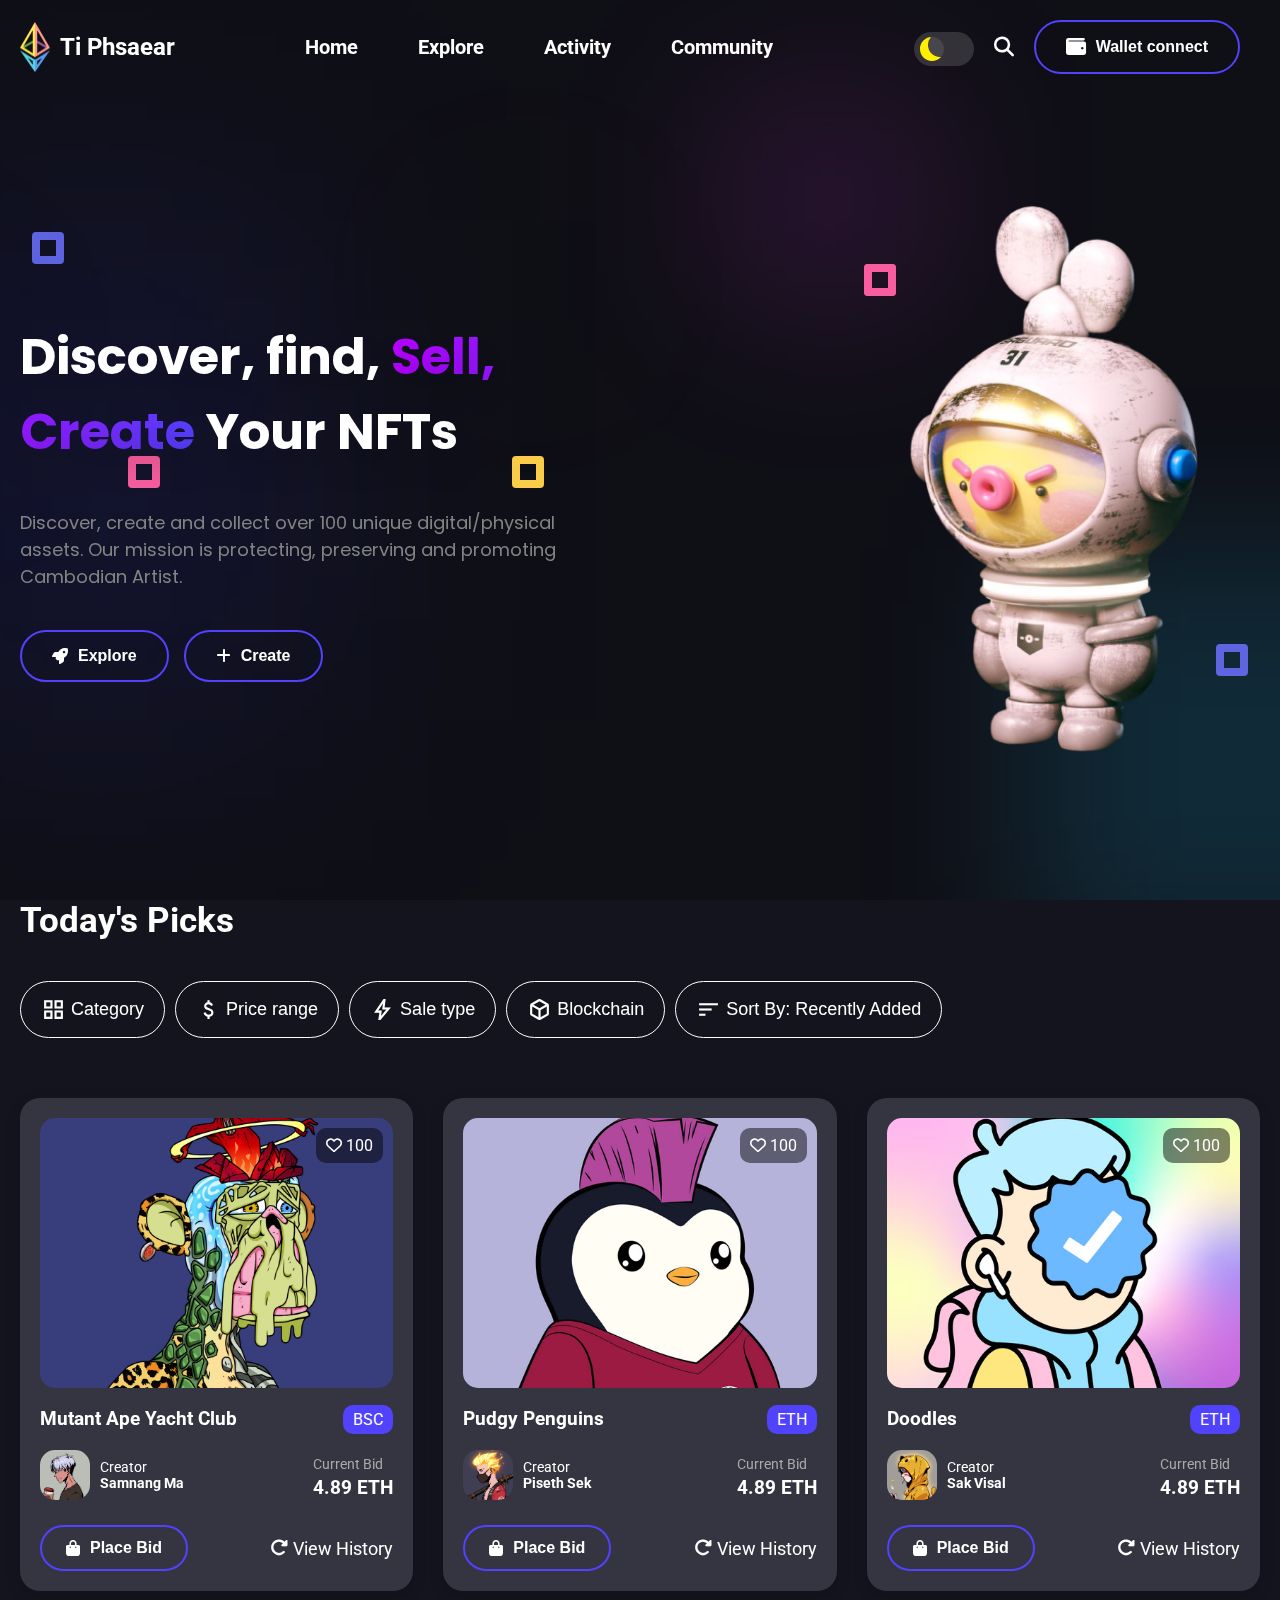
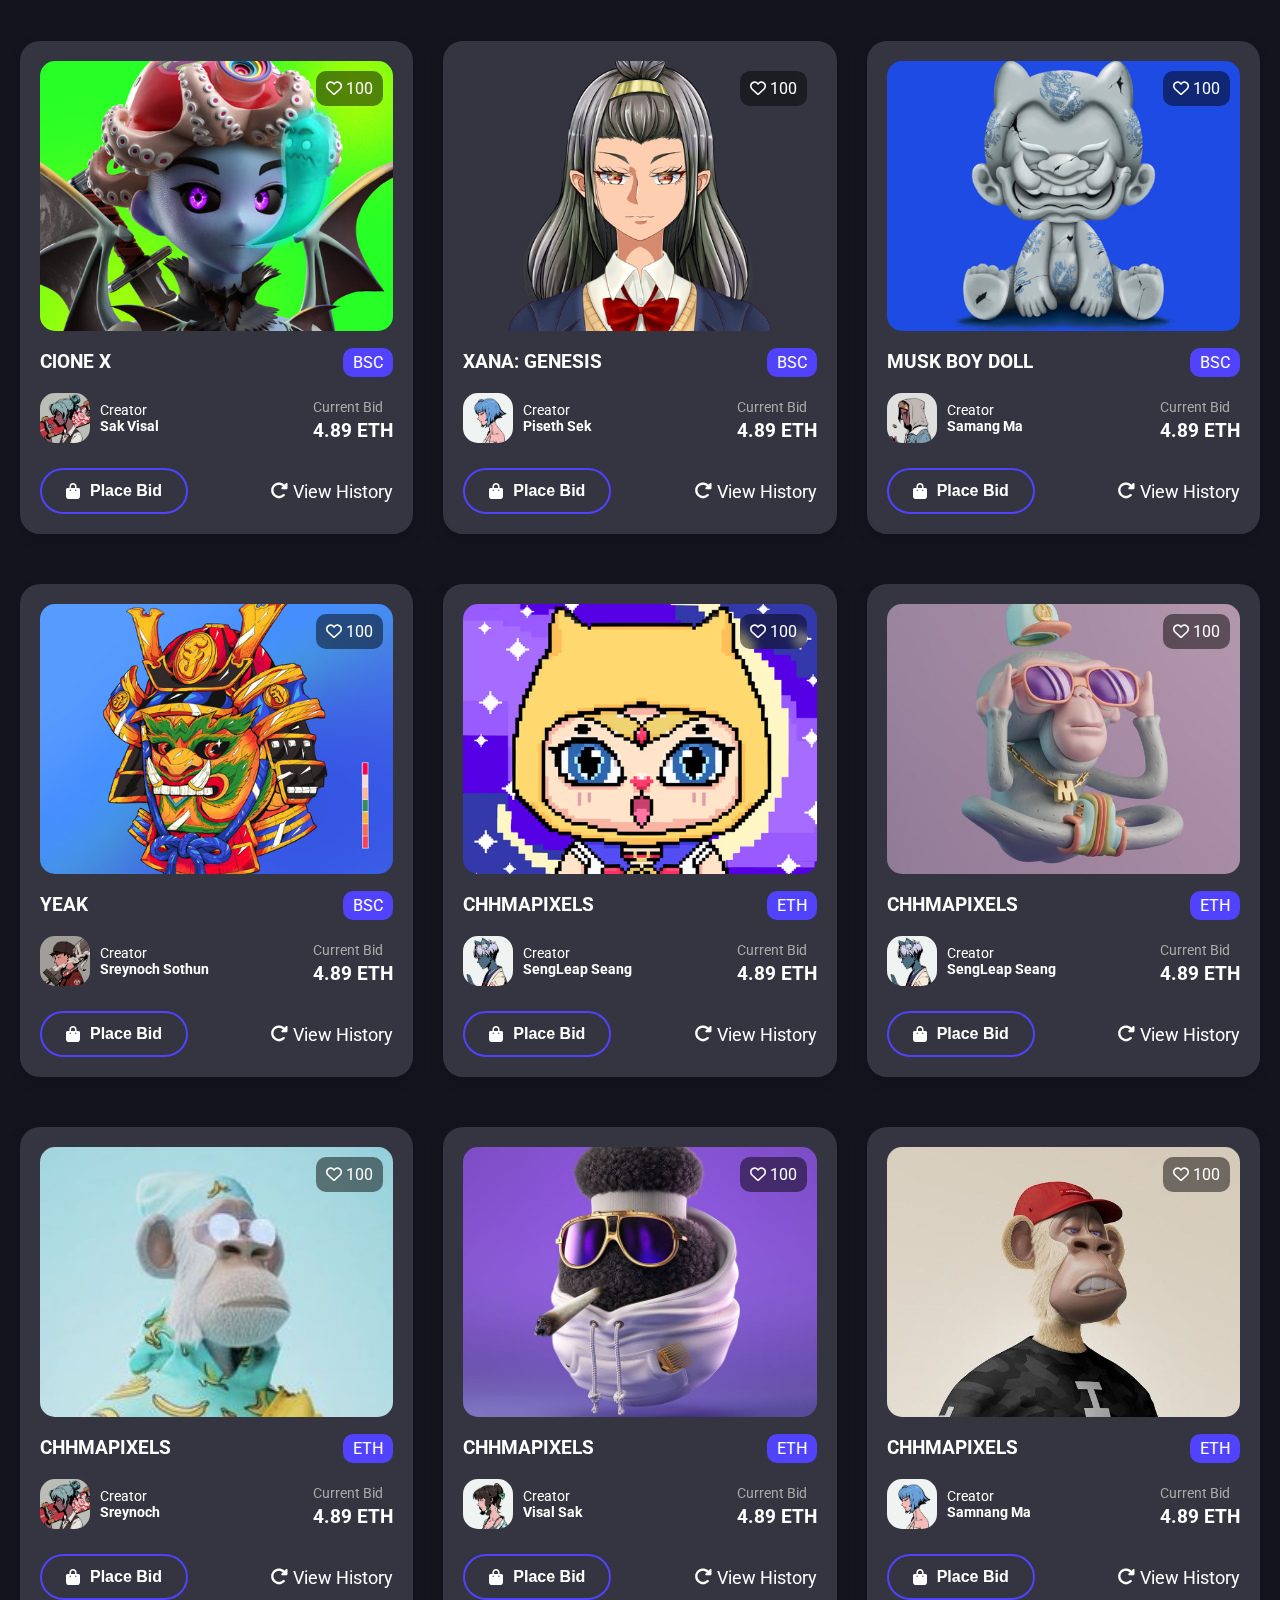
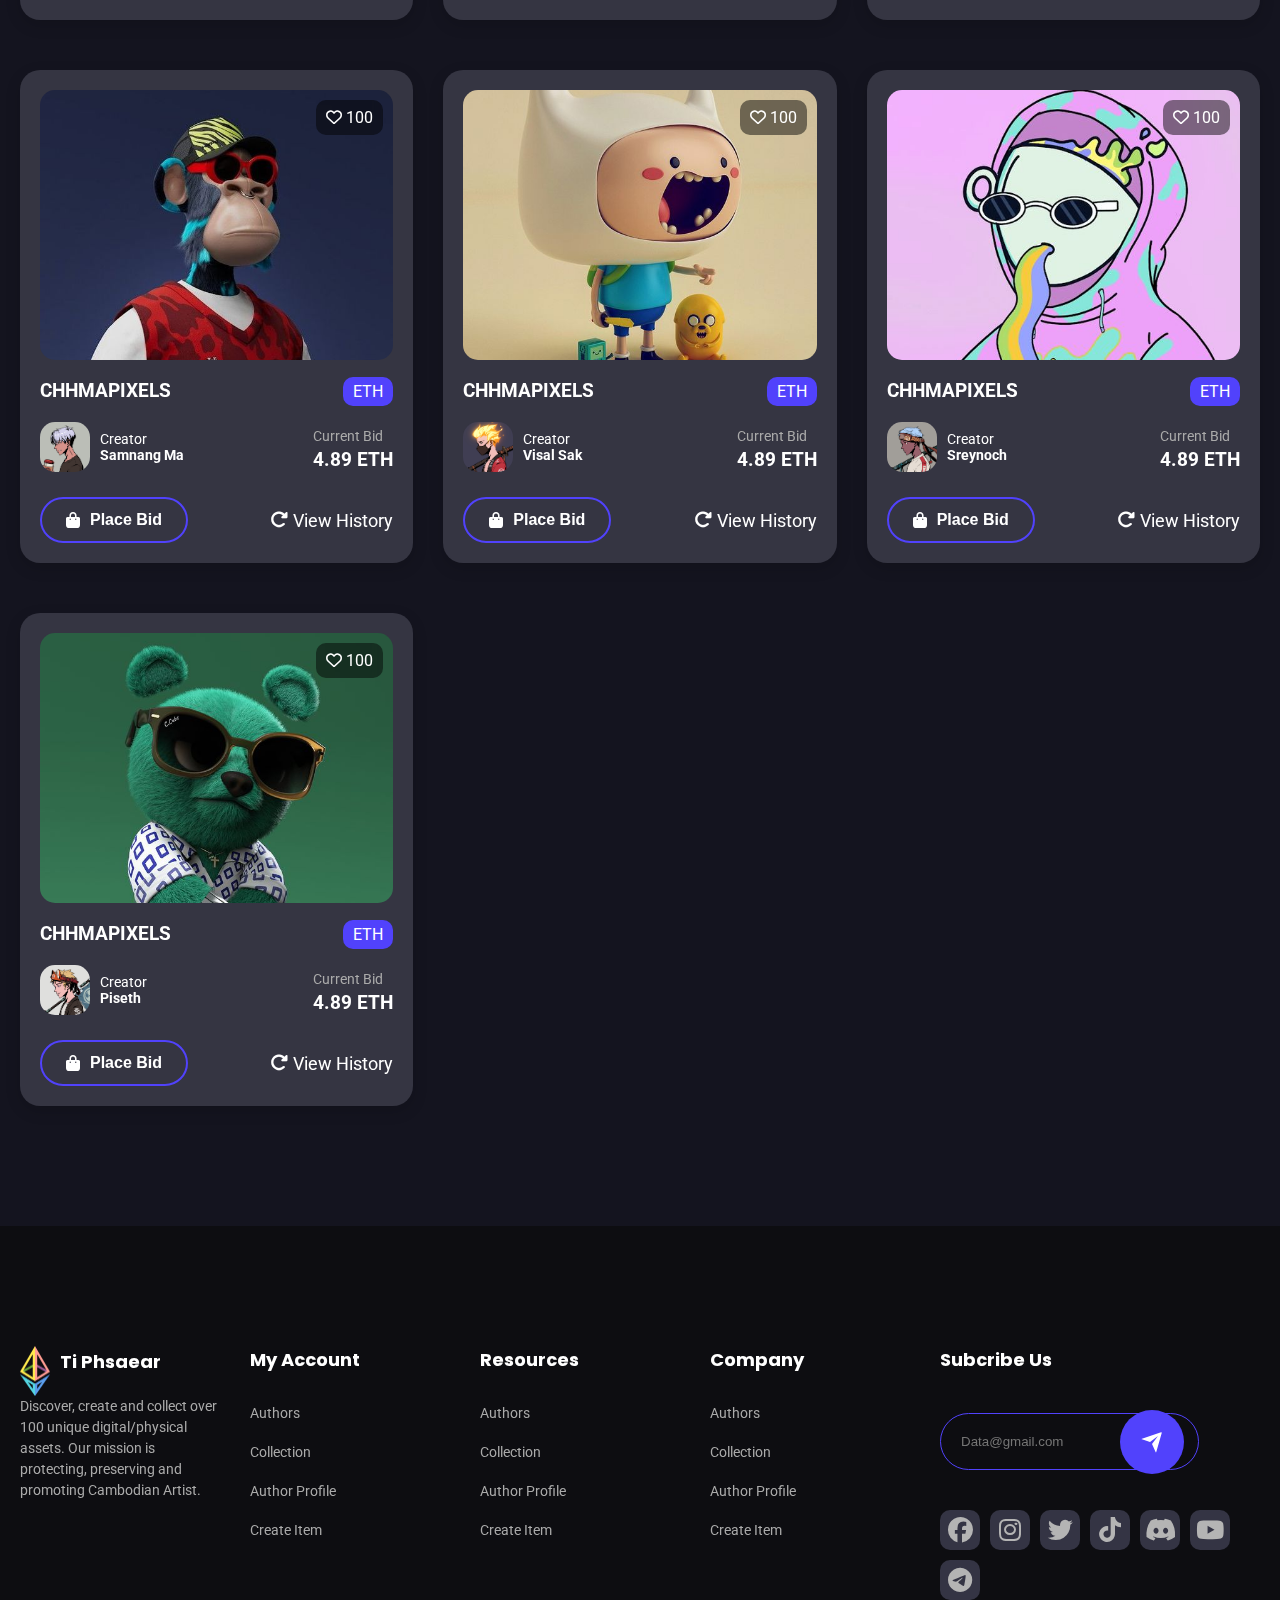
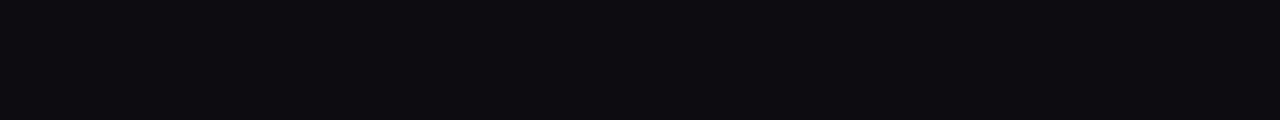
==== commit 9efac712: "update on the Explore" ====
--- a/Expore/explore.html
+++ b/Expore/explore.html
@@ -458,7 +458,7 @@
          </div>
          <div class="card">
             <div class="card-image">
-               <img src="./img/1.ch.jpg" alt="">
+               <img src="./images/card-1.jpg" alt="">
                <div class="heart-icon">
                         <i class="fa-regular fa-heart"></i>
                   100
@@ -495,7 +495,7 @@
          </div>
          <div class="card">
             <div class="card-image">
-               <img src="./img/1.ch.jpg" alt="">
+               <img src="./images/card-8.jpg" alt="">
                <div class="heart-icon">
                         <i class="fa-regular fa-heart"></i>
                   100
@@ -510,29 +510,29 @@
             <div class="card-profile">
                <div class="profile">
                   <div class="p-image">
-                     <img src="./img/9-img.jpg" alt="">
-                  </div>
-                  <div class="p-name">
-                     <p>Creator</p>
-                     <h4>SengLeap Seang</h4>
-                  </div>
-               </div>
-               <div class="price">
-                  <p class="p">Current Bid</p>
-                  <h3>4.89 ETH</h3>
-               </div>
-            </div>
-            <div class="card-bottom">
-               <button class="btn card-btn">
-                  <i class="fa-solid fa-bag-shopping"></i>
-                  Place Bid
-               </button>
-               <a href="#" class="history-reload"><i class="fa-solid fa-rotate-right"></i>View History</a>
-            </div>
-         </div>
-         <div class="card">
-            <div class="card-image">
-               <img src="./img/1.ch.jpg" alt="">
+                     <img src="./img/5-img.jpg" alt="">
+                  </div>
+                  <div class="p-name">
+                     <p>Creator</p>
+                     <h4>Sreynoch</h4>
+                  </div>
+               </div>
+               <div class="price">
+                  <p class="p">Current Bid</p>
+                  <h3>4.89 ETH</h3>
+               </div>
+            </div>
+            <div class="card-bottom">
+               <button class="btn card-btn">
+                  <i class="fa-solid fa-bag-shopping"></i>
+                  Place Bid
+               </button>
+               <a href="#" class="history-reload"><i class="fa-solid fa-rotate-right"></i>View History</a>
+            </div>
+         </div>
+         <div class="card">
+            <div class="card-image">
+               <img src="./images/card-3.jpg" alt="">
                <div class="heart-icon">
                         <i class="fa-regular fa-heart"></i>
                   100
@@ -547,29 +547,29 @@
             <div class="card-profile">
                <div class="profile">
                   <div class="p-image">
-                     <img src="./img/9-img.jpg" alt="">
-                  </div>
-                  <div class="p-name">
-                     <p>Creator</p>
-                     <h4>SengLeap Seang</h4>
-                  </div>
-               </div>
-               <div class="price">
-                  <p class="p">Current Bid</p>
-                  <h3>4.89 ETH</h3>
-               </div>
-            </div>
-            <div class="card-bottom">
-               <button class="btn card-btn">
-                  <i class="fa-solid fa-bag-shopping"></i>
-                  Place Bid
-               </button>
-               <a href="#" class="history-reload"><i class="fa-solid fa-rotate-right"></i>View History</a>
-            </div>
-         </div>
-         <div class="card">
-            <div class="card-image">
-               <img src="./img/1.ch.jpg" alt="">
+                     <img src="./img/10-img.jpg" alt="">
+                  </div>
+                  <div class="p-name">
+                     <p>Creator</p>
+                     <h4>Visal Sak</h4>
+                  </div>
+               </div>
+               <div class="price">
+                  <p class="p">Current Bid</p>
+                  <h3>4.89 ETH</h3>
+               </div>
+            </div>
+            <div class="card-bottom">
+               <button class="btn card-btn">
+                  <i class="fa-solid fa-bag-shopping"></i>
+                  Place Bid
+               </button>
+               <a href="#" class="history-reload"><i class="fa-solid fa-rotate-right"></i>View History</a>
+            </div>
+         </div>
+         <div class="card">
+            <div class="card-image">
+               <img src="./images/card-14.jpg" alt="">
                <div class="heart-icon">
                         <i class="fa-regular fa-heart"></i>
                   100
@@ -584,29 +584,29 @@
             <div class="card-profile">
                <div class="profile">
                   <div class="p-image">
-                     <img src="./img/9-img.jpg" alt="">
-                  </div>
-                  <div class="p-name">
-                     <p>Creator</p>
-                     <h4>SengLeap Seang</h4>
-                  </div>
-               </div>
-               <div class="price">
-                  <p class="p">Current Bid</p>
-                  <h3>4.89 ETH</h3>
-               </div>
-            </div>
-            <div class="card-bottom">
-               <button class="btn card-btn">
-                  <i class="fa-solid fa-bag-shopping"></i>
-                  Place Bid
-               </button>
-               <a href="#" class="history-reload"><i class="fa-solid fa-rotate-right"></i>View History</a>
-            </div>
-         </div>
-         <div class="card">
-            <div class="card-image">
-               <img src="./img/1.ch.jpg" alt="">
+                     <img src="./img/3-img.jpg" alt="">
+                  </div>
+                  <div class="p-name">
+                     <p>Creator</p>
+                     <h4>Samnang Ma</h4>
+                  </div>
+               </div>
+               <div class="price">
+                  <p class="p">Current Bid</p>
+                  <h3>4.89 ETH</h3>
+               </div>
+            </div>
+            <div class="card-bottom">
+               <button class="btn card-btn">
+                  <i class="fa-solid fa-bag-shopping"></i>
+                  Place Bid
+               </button>
+               <a href="#" class="history-reload"><i class="fa-solid fa-rotate-right"></i>View History</a>
+            </div>
+         </div>
+         <div class="card">
+            <div class="card-image">
+               <img src="./images/card-12.jpg" alt="">
                <div class="heart-icon">
                         <i class="fa-regular fa-heart"></i>
                   100
@@ -621,29 +621,29 @@
             <div class="card-profile">
                <div class="profile">
                   <div class="p-image">
-                     <img src="./img/9-img.jpg" alt="">
-                  </div>
-                  <div class="p-name">
-                     <p>Creator</p>
-                     <h4>SengLeap Seang</h4>
-                  </div>
-               </div>
-               <div class="price">
-                  <p class="p">Current Bid</p>
-                  <h3>4.89 ETH</h3>
-               </div>
-            </div>
-            <div class="card-bottom">
-               <button class="btn card-btn">
-                  <i class="fa-solid fa-bag-shopping"></i>
-                  Place Bid
-               </button>
-               <a href="#" class="history-reload"><i class="fa-solid fa-rotate-right"></i>View History</a>
-            </div>
-         </div>
-         <div class="card">
-            <div class="card-image">
-               <img src="./img/1.ch.jpg" alt="">
+                     <img src="./img/8-img.jpg" alt="">
+                  </div>
+                  <div class="p-name">
+                     <p>Creator</p>
+                     <h4>Samnang Ma</h4>
+                  </div>
+               </div>
+               <div class="price">
+                  <p class="p">Current Bid</p>
+                  <h3>4.89 ETH</h3>
+               </div>
+            </div>
+            <div class="card-bottom">
+               <button class="btn card-btn">
+                  <i class="fa-solid fa-bag-shopping"></i>
+                  Place Bid
+               </button>
+               <a href="#" class="history-reload"><i class="fa-solid fa-rotate-right"></i>View History</a>
+            </div>
+         </div>
+         <div class="card">
+            <div class="card-image">
+               <img src="./images/card-4.jpg" alt="">
                <div class="heart-icon">
                         <i class="fa-regular fa-heart"></i>
                   100
@@ -658,29 +658,29 @@
             <div class="card-profile">
                <div class="profile">
                   <div class="p-image">
-                     <img src="./img/9-img.jpg" alt="">
-                  </div>
-                  <div class="p-name">
-                     <p>Creator</p>
-                     <h4>SengLeap Seang</h4>
-                  </div>
-               </div>
-               <div class="price">
-                  <p class="p">Current Bid</p>
-                  <h3>4.89 ETH</h3>
-               </div>
-            </div>
-            <div class="card-bottom">
-               <button class="btn card-btn">
-                  <i class="fa-solid fa-bag-shopping"></i>
-                  Place Bid
-               </button>
-               <a href="#" class="history-reload"><i class="fa-solid fa-rotate-right"></i>View History</a>
-            </div>
-         </div>
-         <div class="card">
-            <div class="card-image">
-               <img src="./img/1.ch.jpg" alt="">
+                     <img src="./img/7-img.jpg" alt="">
+                  </div>
+                  <div class="p-name">
+                     <p>Creator</p>
+                     <h4>Visal Sak</h4>
+                  </div>
+               </div>
+               <div class="price">
+                  <p class="p">Current Bid</p>
+                  <h3>4.89 ETH</h3>
+               </div>
+            </div>
+            <div class="card-bottom">
+               <button class="btn card-btn">
+                  <i class="fa-solid fa-bag-shopping"></i>
+                  Place Bid
+               </button>
+               <a href="#" class="history-reload"><i class="fa-solid fa-rotate-right"></i>View History</a>
+            </div>
+         </div>
+         <div class="card">
+            <div class="card-image">
+               <img src="./images/card-19.jpg" alt="">
                <div class="heart-icon">
                         <i class="fa-regular fa-heart"></i>
                   100
@@ -695,29 +695,29 @@
             <div class="card-profile">
                <div class="profile">
                   <div class="p-image">
-                     <img src="./img/9-img.jpg" alt="">
-                  </div>
-                  <div class="p-name">
-                     <p>Creator</p>
-                     <h4>SengLeap Seang</h4>
-                  </div>
-               </div>
-               <div class="price">
-                  <p class="p">Current Bid</p>
-                  <h3>4.89 ETH</h3>
-               </div>
-            </div>
-            <div class="card-bottom">
-               <button class="btn card-btn">
-                  <i class="fa-solid fa-bag-shopping"></i>
-                  Place Bid
-               </button>
-               <a href="#" class="history-reload"><i class="fa-solid fa-rotate-right"></i>View History</a>
-            </div>
-         </div>
-         <div class="card">
-            <div class="card-image">
-               <img src="./img/1.ch.jpg" alt="">
+                     <img src="./img/11-img.jpg" alt="">
+                  </div>
+                  <div class="p-name">
+                     <p>Creator</p>
+                     <h4>Sreynoch </h4>
+                  </div>
+               </div>
+               <div class="price">
+                  <p class="p">Current Bid</p>
+                  <h3>4.89 ETH</h3>
+               </div>
+            </div>
+            <div class="card-bottom">
+               <button class="btn card-btn">
+                  <i class="fa-solid fa-bag-shopping"></i>
+                  Place Bid
+               </button>
+               <a href="#" class="history-reload"><i class="fa-solid fa-rotate-right"></i>View History</a>
+            </div>
+         </div>
+         <div class="card">
+            <div class="card-image">
+               <img src="./images/card-6.jpg" alt="">
                <div class="heart-icon">
                         <i class="fa-regular fa-heart"></i>
                   100
@@ -732,11 +732,11 @@
             <div class="card-profile">
                <div class="profile">
                   <div class="p-image">
-                     <img src="./img/9-img.jpg" alt="">
-                  </div>
-                  <div class="p-name">
-                     <p>Creator</p>
-                     <h4>SengLeap Seang</h4>
+                     <img src="./img/12-img.jpg" alt="">
+                  </div>
+                  <div class="p-name">
+                     <p>Creator</p>
+                     <h4>Piseth</h4>
                   </div>
                </div>
                <div class="price">
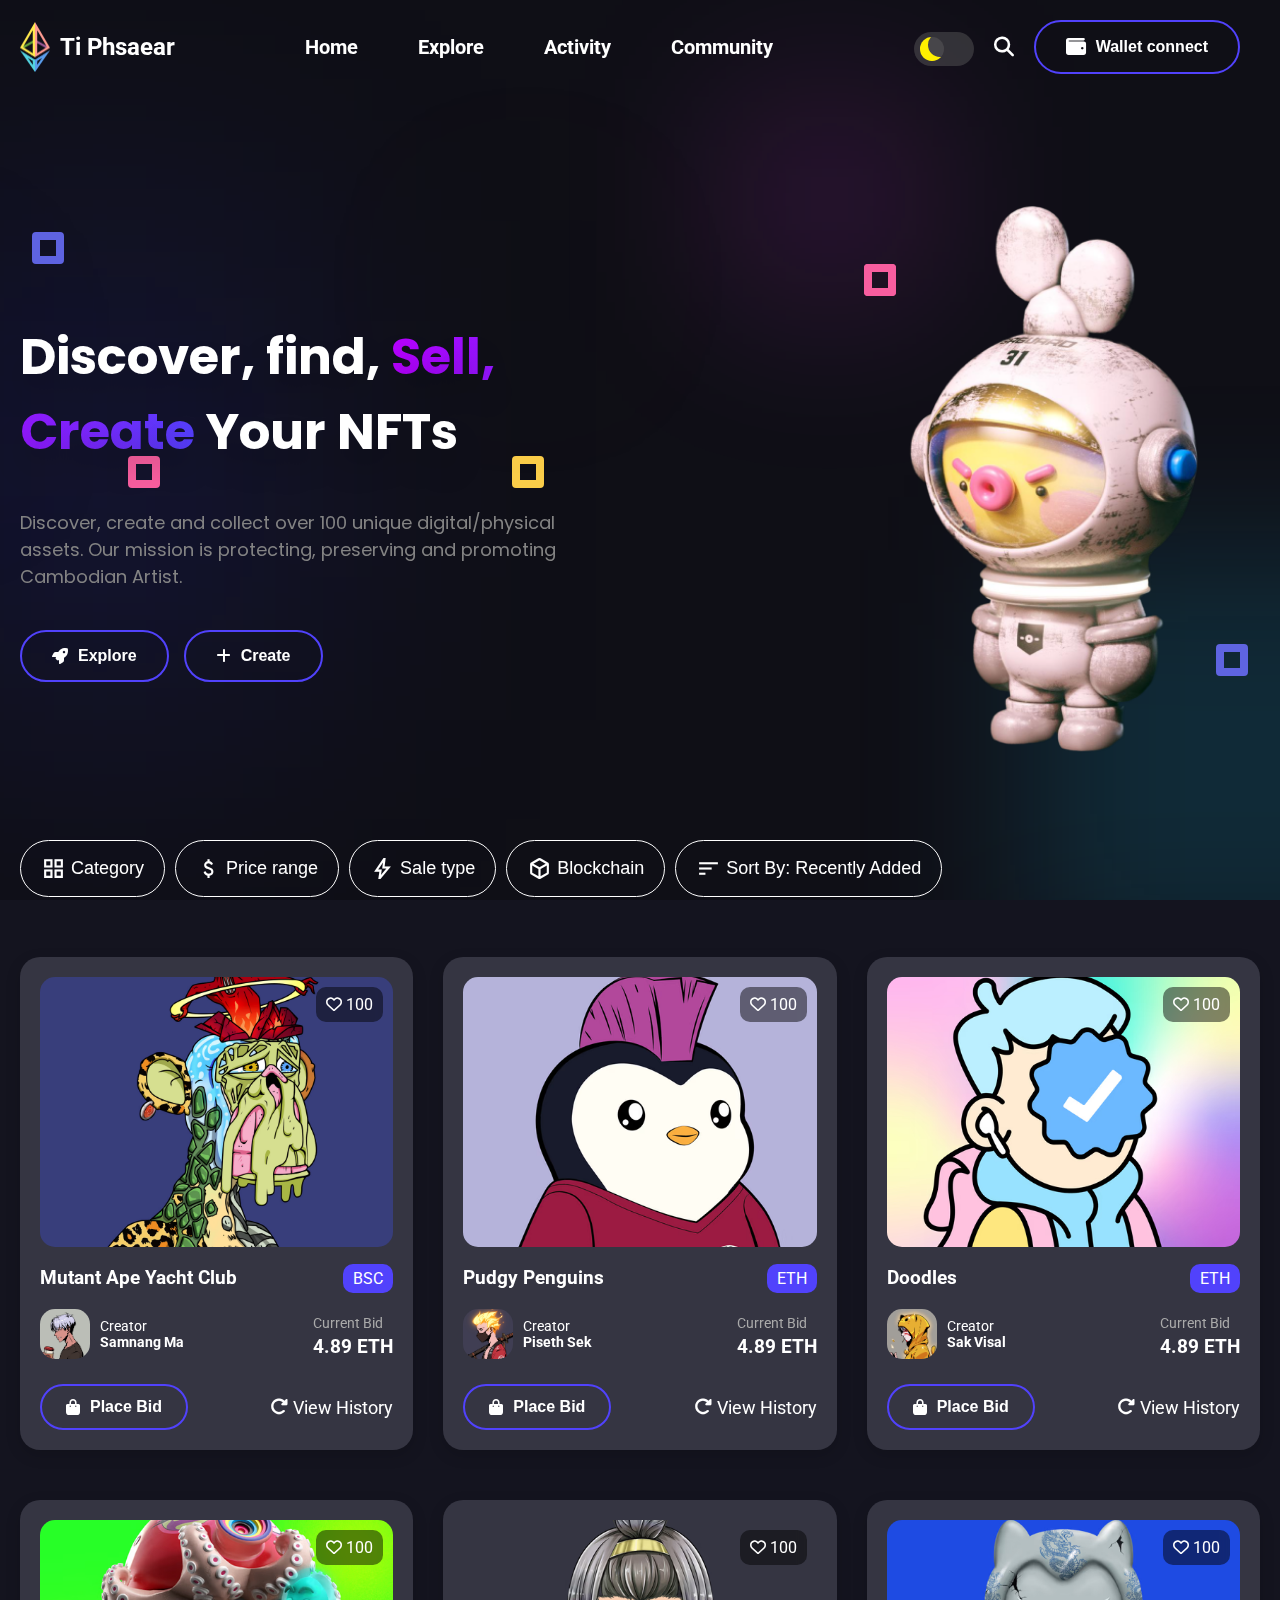
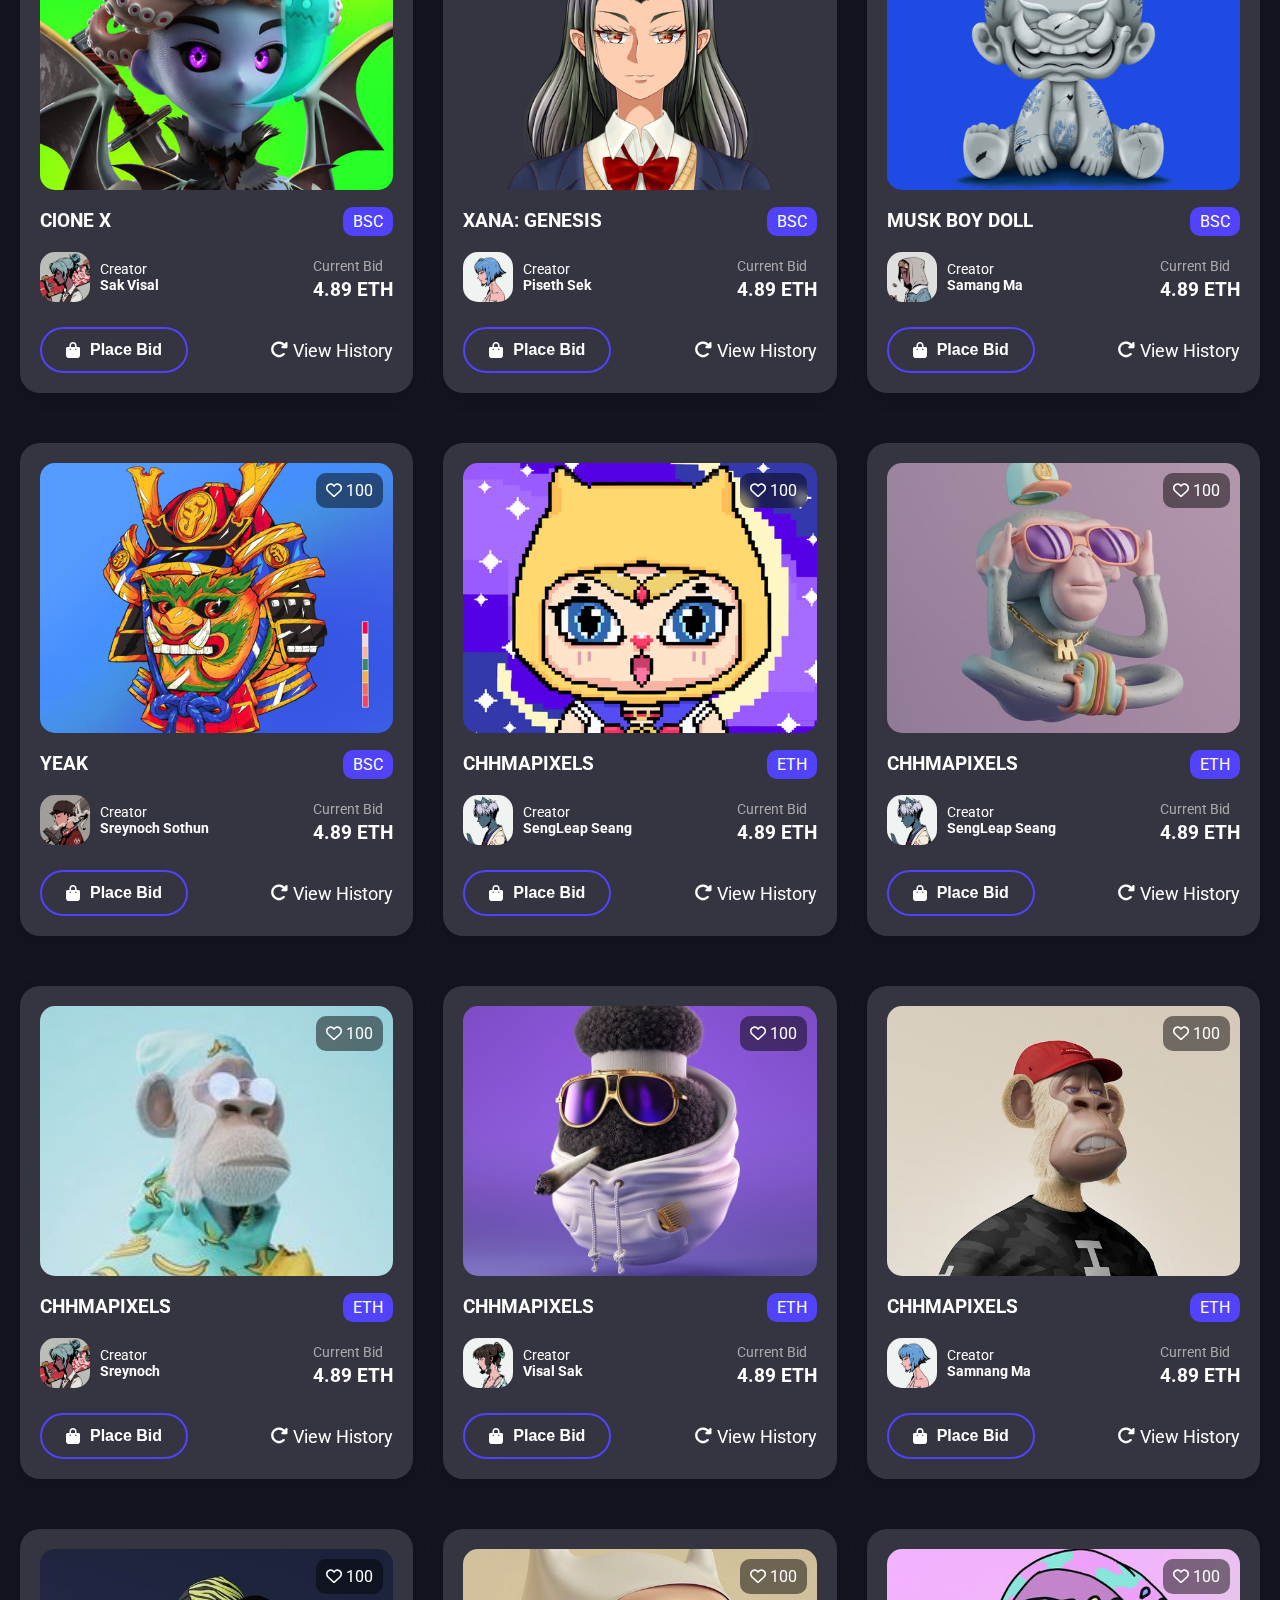
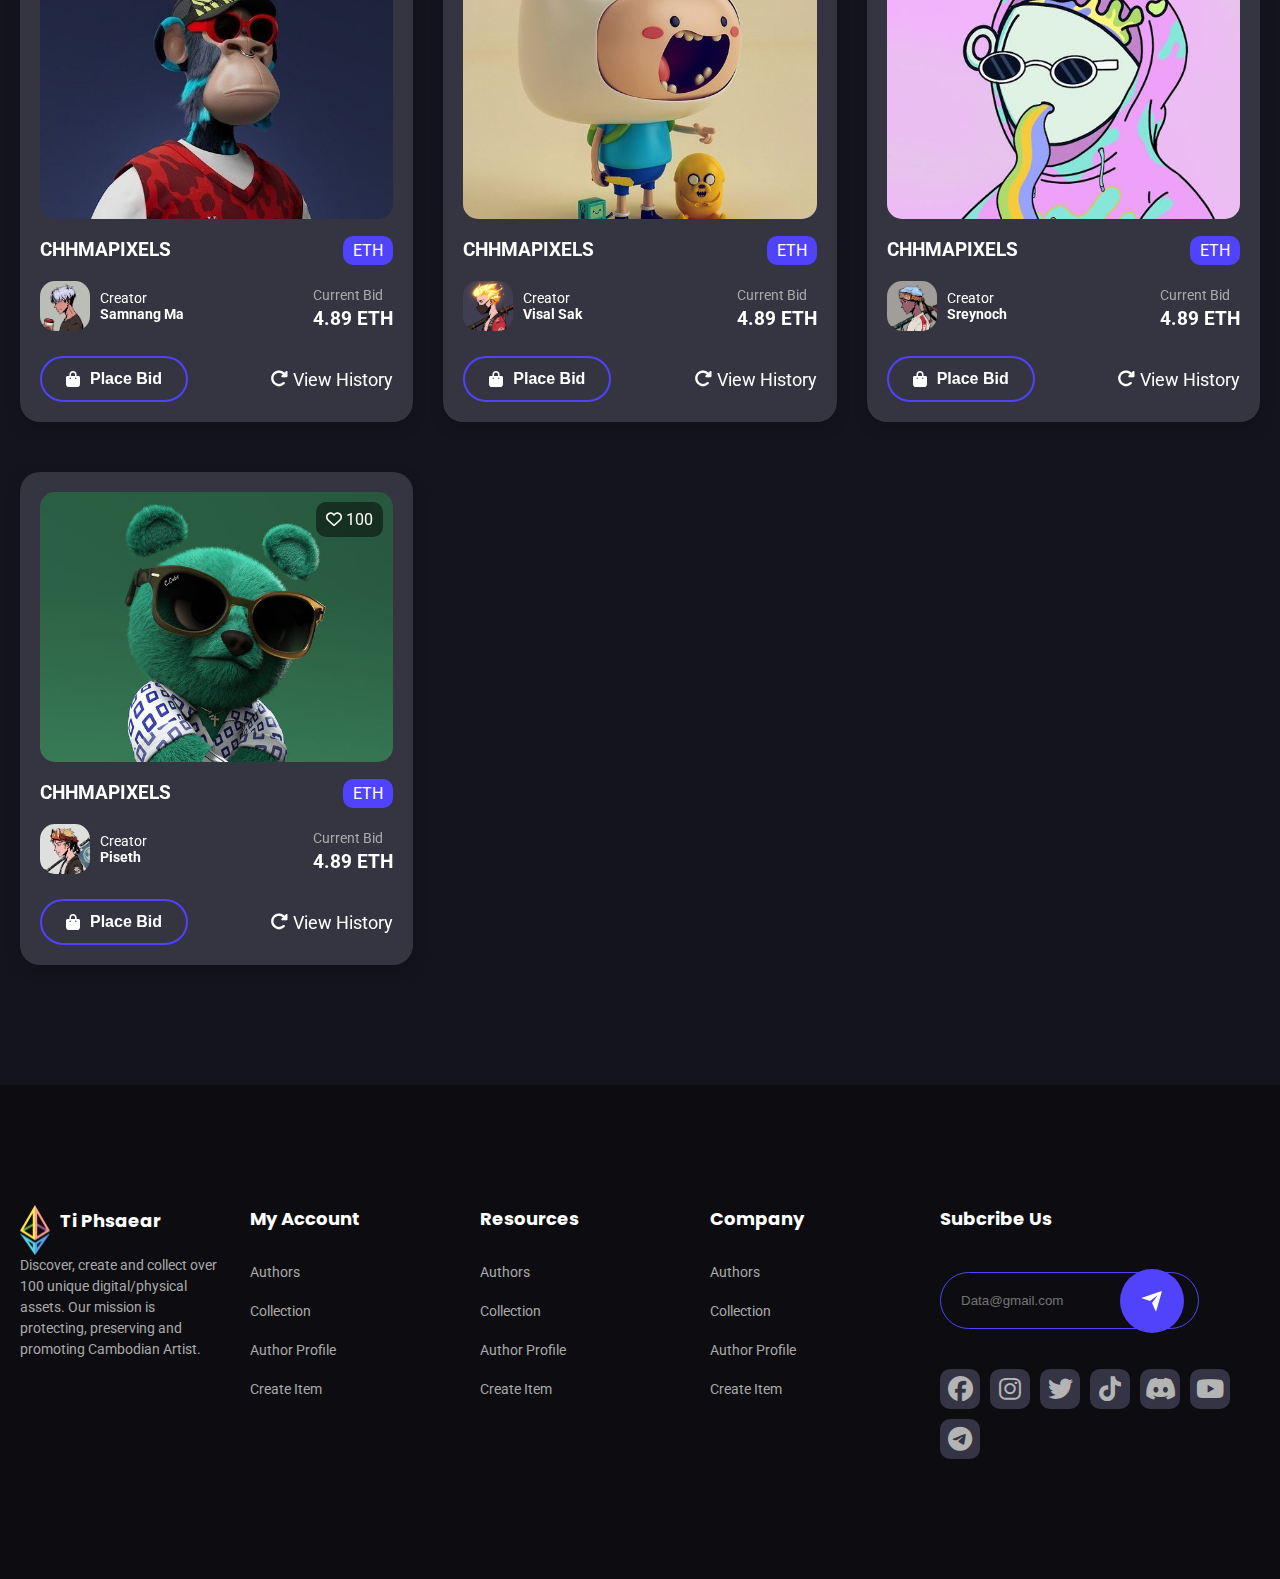
==== commit 82fe6ae3: "delete h2 in the explore" ====
--- a/Expore/explore.html
+++ b/Expore/explore.html
@@ -122,9 +122,9 @@
    </div>
 
    <div class="container">
-      <h2 class="title" style="display: flex; justify-content: space-between; align-items: center;">Today's Picks
+      <!-- <h2 class="title" style="display: flex; justify-content: space-between; align-items: center;">Today's Picks
         
-      </h2>
+      </h2> -->
 
       <section class="section-3">
          <div class="menu-bar">
